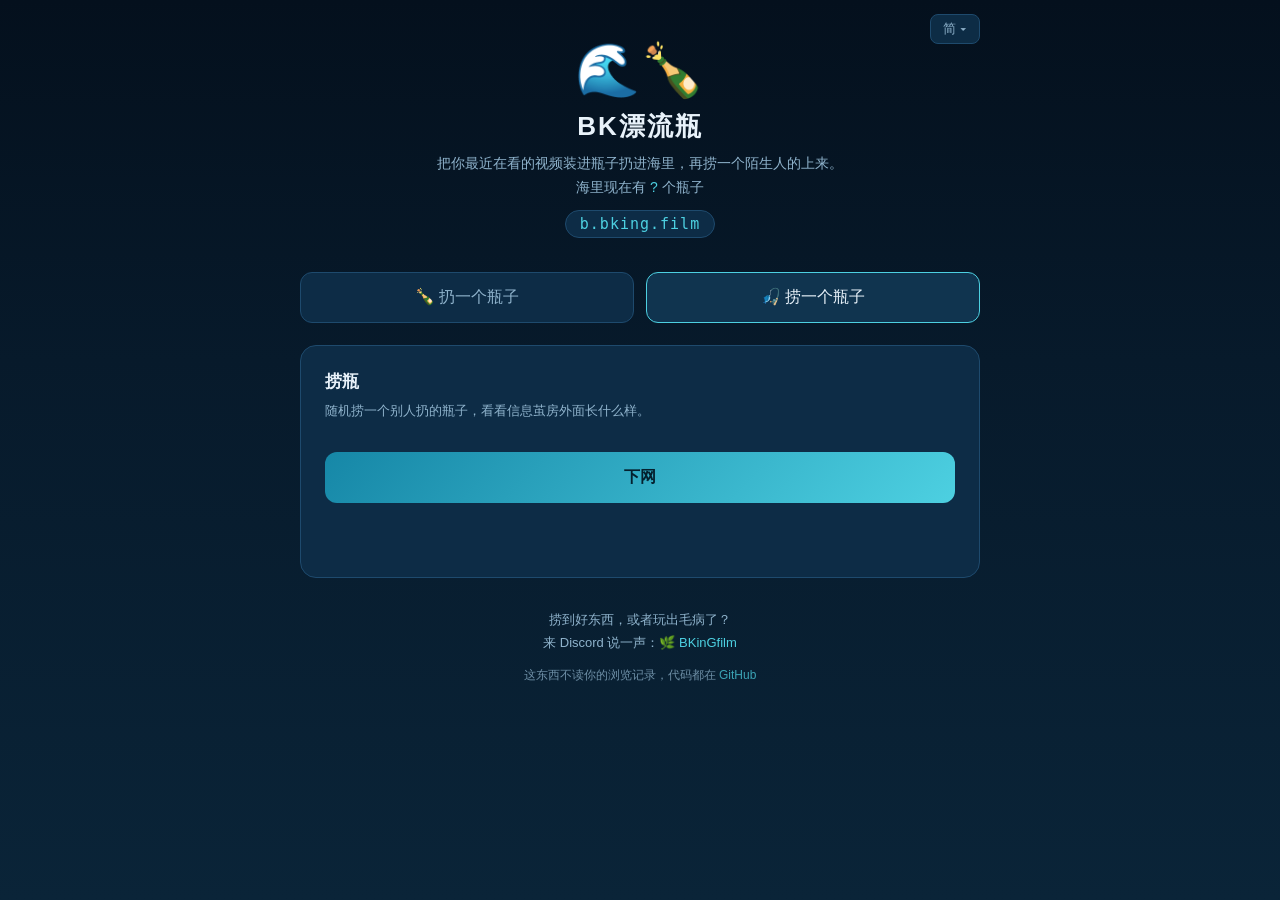
==== public/index.html @ 524d45bc "撤掉「一般」按钮 + 换主标题 + B站封面省 84% 流量 「一般」实际被当翻页键在点（33 次有意思对 70 次一般），当差评用是给自己 灌噪声，还逼着只想看下一个的人先给陌生人打个差评才能走。那" ====
<!DOCTYPE html>
<html lang="zh-CN">
<head>
<meta charset="utf-8">
<meta name="viewport" content="width=device-width, initial-scale=1">
<title>BK漂流瓶 · 和陌生人交换正在看的视频</title>
<meta name="description" content="把你最近在看的视频装进瓶子扔进海里，再捞一个陌生人的上来。不用注册，没有留言，看看信息茧房外面长什么样。">
<link rel="canonical" href="__ORIGIN__/">
<meta property="og:type" content="website">
<meta property="og:site_name" content="BK漂流瓶">
<meta property="og:title" content="BK漂流瓶 · 和陌生人交换正在看的视频">
<meta property="og:description" content="把你最近在看的视频装进瓶子扔进海里，再捞一个陌生人的上来。不用注册，没有留言，看看信息茧房外面长什么样。">
<meta property="og:url" content="__ORIGIN__/">
<!-- 图后面挂版本号:各平台抓取器把 og 图缓存很久,改了图不换 URL 它们不会重抓。
     每次重做 og.png 都把 v 加一,否则分享出去还是旧卡片 -->
<meta property="og:image" content="__ORIGIN__/og.png?v=2">
<meta property="og:image:width" content="1200">
<meta property="og:image:height" content="630">
<meta property="og:locale" content="zh_CN">
<meta property="og:locale:alternate" content="zh_TW">
<meta name="twitter:card" content="summary_large_image">
<meta name="twitter:title" content="BK漂流瓶 · 和陌生人交换正在看的视频">
<meta name="twitter:description" content="把你最近在看的视频装进瓶子扔进海里，再捞一个陌生人的上来。不用注册，没有留言，看看信息茧房外面长什么样。">
<meta name="twitter:image" content="__ORIGIN__/og.png?v=2">
<script type="application/ld+json">
{
  "@context": "https://schema.org",
  "@type": "WebApplication",
  "name": "BK漂流瓶",
  "alternateName": "视频漂流瓶",
  "url": "__ORIGIN__/",
  "description": "把你最近在看的视频装进瓶子扔进海里，再捞一个陌生人的上来。不用注册，没有留言，看看信息茧房外面长什么样。",
  "applicationCategory": "EntertainmentApplication",
  "operatingSystem": "Web",
  "inLanguage": ["zh-CN", "zh-TW"],
  "isAccessibleForFree": true,
  "offers": { "@type": "Offer", "price": "0", "priceCurrency": "USD" }
}
</script>
<link rel="manifest" href="/manifest.webmanifest">
<meta name="theme-color" content="#0d2c46">
<link rel="apple-touch-icon" href="/icon-192.png">
<style>
:root {
  --deep: #071a2b;
  --mid: #0d2c46;
  --card: #10344f;
  --line: #1e4a6d;
  --ink: #e8f2fa;
  --dim: #8fb3cc;
  --glow: #4dd0e1;
  --amber: #ffcf6e;
}
* { margin: 0; padding: 0; box-sizing: border-box; }
body {
  font-family: "Microsoft YaHei", "PingFang SC", sans-serif;
  background: linear-gradient(180deg, #04101d 0%, var(--deep) 40%, #0a2438 100%);
  color: var(--ink);
  min-height: 100vh;
}
.wrap { max-width: 720px; margin: 0 auto; padding: 40px 20px 80px; position: relative; }
#langSwitch { position: absolute; top: 14px; right: 20px; z-index: 5; }
#langBtn {
  padding: 5px 12px; font-size: 13px; cursor: pointer;
  background: rgba(16, 52, 79, .8); color: var(--dim);
  border: 1px solid var(--line); border-radius: 8px;
}
#langBtn:hover { color: var(--ink); border-color: var(--glow); }
#langMenu {
  display: none; position: absolute; top: 32px; right: 0; min-width: 108px;
  background: var(--card); border: 1px solid var(--line);
  border-radius: 10px; overflow: hidden;
}
#langMenu.open { display: block; }
#langMenu button {
  display: block; width: 100%; text-align: left; cursor: pointer;
  padding: 9px 14px; font-size: 13px; white-space: nowrap;
  background: none; color: var(--dim); border: none;
}
#langMenu button:hover { background: var(--mid); color: var(--ink); }
#langMenu button.on { color: var(--glow); }
header { text-align: center; margin-bottom: 34px; }
header .logo { font-size: 52px; }
header h1 { font-size: 26px; letter-spacing: 2px; margin-top: 8px; }
header p { color: var(--dim); margin-top: 8px; font-size: 14px; line-height: 1.7; }
/* 站点地址:好记是这个域名唯一的使命,摆在标题正下方,点一下就复制 */
#siteAddr {
  display: inline-block; margin-top: 10px; padding: 4px 14px;
  font-family: ui-monospace, Consolas, monospace; font-size: 15px; letter-spacing: 1px;
  color: var(--glow); background: var(--mid); border: 1px solid var(--line);
  border-radius: 999px; cursor: pointer; user-select: none;
}
#siteAddr:hover { border-color: var(--glow); }
#stats { color: var(--glow); }

.tabs { display: flex; gap: 12px; margin-bottom: 22px; }
.tabs button {
  flex: 1; padding: 14px 0; font-size: 16px; cursor: pointer;
  background: var(--mid); color: var(--dim);
  border: 1px solid var(--line); border-radius: 12px;
  transition: all .15s;
}
.tabs button.on { background: var(--card); color: var(--ink); border-color: var(--glow); }

.panel { display: none; background: var(--mid); border: 1px solid var(--line); border-radius: 16px; padding: 24px; }
.panel.on { display: block; }
.panel h2 { font-size: 17px; margin-bottom: 6px; }
.panel .hint { color: var(--dim); font-size: 13px; line-height: 1.8; margin-bottom: 14px; }

textarea, input[type=text] {
  width: 100%; background: var(--deep); color: var(--ink);
  border: 1px solid var(--line); border-radius: 10px;
  padding: 12px; font-size: 14px; font-family: inherit;
}
textarea { height: 150px; resize: vertical; line-height: 1.8; }
textarea:focus, input:focus { outline: none; border-color: var(--glow); }
input[type=text] { margin-top: 12px; }
.counter { margin-top: 10px; font-size: 13px; color: var(--dim); }
.counter b { color: var(--amber); }

.big {
  width: 100%; margin-top: 16px; padding: 15px 0;
  font-size: 16px; font-weight: bold; cursor: pointer;
  background: linear-gradient(135deg, #1687a7, #4dd0e1);
  color: #04202e; border: none; border-radius: 12px;
}
.big:disabled { opacity: .45; cursor: default; }
.msg { margin-top: 14px; font-size: 14px; text-align: center; min-height: 20px; }
.msg.ok { color: var(--glow); }
.msg.err { color: #ff9a8a; }

.by {
  color: var(--amber); font-size: 13px; margin-bottom: 12px; text-align: center;
  background: rgba(255, 207, 110, .07); border: 1px dashed rgba(255, 207, 110, .35);
  border-radius: 10px; padding: 8px 12px; line-height: 1.6;
}
.fol {
  margin-top: 8px; padding: 6px 14px; font-size: 12px; cursor: pointer;
  background: var(--card); color: var(--amber);
  border: 1px solid rgba(255, 207, 110, .5); border-radius: 8px;
}
.fol:hover { border-color: var(--amber); }
#folCount { color: var(--dim); font-size: 12px; margin-bottom: 10px; }
#folCount b { color: var(--amber); }
.me { color: var(--dim); font-size: 12px; text-align: center; margin-top: 12px; line-height: 1.7; }
.me b { color: var(--amber); }
#nudge {
  display: none; margin-top: 14px; padding: 13px 16px; text-align: center;
  background: linear-gradient(135deg, rgba(255, 207, 110, .13), rgba(77, 208, 225, .09));
  border: 1px solid rgba(255, 207, 110, .5); border-radius: 12px;
  color: var(--amber); font-size: 14px; line-height: 1.8;
}
#nudge .row { display: flex; gap: 10px; justify-content: center; margin-top: 10px; }
/* 装到桌面的提示。用青色跟琥珀色的 nudge 区分开:那个是社交提醒,这个是工具入口 */
#install {
  display: none; margin-top: 14px; padding: 13px 16px; text-align: center;
  background: linear-gradient(135deg, rgba(77, 208, 225, .12), rgba(77, 208, 225, .05));
  border: 1px solid rgba(77, 208, 225, .45); border-radius: 12px;
  color: var(--glow); font-size: 14px; line-height: 1.8;
}
#install .row { display: flex; gap: 10px; justify-content: center; margin-top: 10px; }
#install .step { color: var(--dim); font-size: 13px; margin-top: 8px; line-height: 1.9; }
#install .step b { color: var(--ink); }
#overflow {
  display: none; margin-top: 12px; padding: 10px 14px; font-size: 13px; line-height: 1.7;
  background: rgba(255, 154, 138, .1); border: 1px solid rgba(255, 154, 138, .5);
  border-radius: 10px; color: #ff9a8a;
}
#preview { display: none; margin-top: 14px; flex-direction: column; gap: 8px; }
#preview.on { display: flex; }
.pv {
  display: flex; gap: 10px; align-items: center;
  background: var(--card); border: 1px solid var(--line);
  border-radius: 10px; padding: 7px 9px;
}
.pv img {
  width: 84px; height: 48px; object-fit: cover; border-radius: 6px; flex-shrink: 0;
  background: var(--mid) no-repeat center/20px
    url("data:image/svg+xml,%3Csvg xmlns='http://www.w3.org/2000/svg' viewBox='0 0 24 24' fill='none' stroke='%232f6a92' stroke-width='1.8' stroke-linecap='round'%3E%3Cpath d='M2 9c2-2 4-2 6 0s4 2 6 0 4-2 6 0'/%3E%3Cpath d='M2 15c2-2 4-2 6 0s4 2 6 0 4-2 6 0'/%3E%3C/svg%3E");
}
.pv .t { flex: 1; font-size: 13px; line-height: 1.5; color: var(--ink); }
.pv .t small { display: block; color: var(--dim); font-size: 11px; margin-top: 2px; }
.pv .x {
  flex-shrink: 0; width: 26px; height: 26px; cursor: pointer; font-size: 15px;
  background: none; color: var(--dim); border: 1px solid var(--line); border-radius: 6px;
}
.pv .x:hover { color: #ff9a8a; border-color: #ff9a8a; }
.pv.load .t { color: var(--dim); }
#cheer {
  display: none; margin-bottom: 18px; padding: 13px 16px; text-align: center;
  background: linear-gradient(135deg, rgba(255, 207, 110, .15), rgba(77, 208, 225, .1));
  border: 1px solid rgba(255, 207, 110, .55); border-radius: 12px;
  color: var(--amber); font-size: 14px; line-height: 1.8;
}
.wm { text-align: center; color: var(--dim); font-size: 12px; margin-top: 14px; letter-spacing: .5px; }
.fb { display: flex; gap: 10px; justify-content: center; margin-top: 12px; flex-wrap: wrap; }
.fb button {
  padding: 9px 20px; font-size: 14px; cursor: pointer;
  background: var(--card); color: var(--ink);
  border: 1px solid var(--line); border-radius: 10px;
}
.fb button:hover { border-color: var(--glow); }
.fb .done { color: var(--dim); font-size: 13px; padding: 9px 0; }
.vlist { display: flex; flex-direction: column; gap: 12px; }
.vcard {
  display: flex; gap: 14px; align-items: center; text-decoration: none;
  background: var(--card); border: 1px solid var(--line);
  border-radius: 12px; padding: 10px; color: var(--ink);
  transition: border-color .15s;
}
.vcard:hover { border-color: var(--glow); }
/* 底图画两道浪当占位:B站 封面走海外线路要一两秒,这段时间原来是一块纯黑,
   看着像加载失败。图到了自然盖住它。
   另外 img 上的 referrerpolicy="no-referrer" 千万别删 —— hdslb 有 Referer 防盗链,
   带上本站域名一律 403,删了 B站 封面会集体消失 */
.vcard img {
  width: 128px; height: 72px; object-fit: cover; border-radius: 8px; flex-shrink: 0;
  background: var(--mid) no-repeat center/26px
    url("data:image/svg+xml,%3Csvg xmlns='http://www.w3.org/2000/svg' viewBox='0 0 24 24' fill='none' stroke='%232f6a92' stroke-width='1.8' stroke-linecap='round'%3E%3Cpath d='M2 9c2-2 4-2 6 0s4 2 6 0 4-2 6 0'/%3E%3Cpath d='M2 15c2-2 4-2 6 0s4 2 6 0 4-2 6 0'/%3E%3C/svg%3E");
}
.vcard .t { font-size: 14px; line-height: 1.6; }
.pf-b {
  font-size: 11px; padding: 1px 6px; border-radius: 4px; margin-right: 6px;
  background: #133040; color: #6fd5f0; vertical-align: 2px;
}
.vcard .u { font-size: 12px; color: var(--dim); margin-top: 4px; }
#fishEmpty { text-align: center; color: var(--dim); padding: 30px 0; line-height: 2; }
footer { text-align: center; margin-top: 30px; font-size: 13px; color: var(--dim); line-height: 1.8; }
footer a { color: var(--glow); text-decoration: none; }
footer .oss { margin-top: 10px; font-size: 12px; opacity: .75; }
footer a:hover { text-decoration: underline; }
.wave { text-align: center; font-size: 40px; padding: 20px 0; }

details.grab {
  background: rgba(77, 208, 225, .06); border: 1px solid var(--line);
  border-radius: 10px; padding: 10px 14px; margin-bottom: 14px; font-size: 13px;
}
details.grab summary { cursor: pointer; color: var(--glow); }
@media (max-width: 640px) { #grabPcBox { display: none; } }
details.grab ol { margin: 10px 0 4px 20px; color: var(--dim); line-height: 2; }
.bm {
  display: inline-block; padding: 6px 14px; border-radius: 8px;
  background: var(--card); border: 1px solid var(--glow);
  color: var(--glow); text-decoration: none; font-weight: bold; cursor: grab;
}
</style>
</head>
<body>
<div class="wrap">
  <div id="langSwitch">
    <button id="langBtn" onclick="toggleLangMenu(event)">简 ▾</button>
    <div id="langMenu">
      <button data-lang="cn" onclick="setLang('cn')">简体中文</button>
      <button data-lang="tw" onclick="setLang('tw')">繁體中文</button>
    </div>
  </div>
  <header>
    <div class="logo">🌊🍾</div>
    <h1>BK漂流瓶</h1>
    <p id="subTitle"></p>
    <div id="siteAddr" onclick="copyAddr()" role="button" tabindex="0">b.bking.film</div>
  </header>

  <div id="cheer"></div>

  <div class="tabs">
    <button id="tabThrow"></button>
    <button id="tabFish" class="on"></button>
  </div>

  <div id="panelThrow" class="panel">
    <h2 id="h2Throw"></h2>
    <p class="hint" id="hintThrow"></p>
    <textarea id="links"></textarea>
    <details class="grab" id="grabPcBox" style="margin-top:14px; margin-bottom:0">
      <summary id="grabPcSum"></summary>
      <ol>
        <li id="grabPc1"></li>
        <li id="grabPc2"></li>
        <li id="grabPc3"></li>
      </ol>
    </details>
    <details class="grab" style="margin-top:10px; margin-bottom:0">
      <summary id="grabMbSum"></summary>
      <ol>
        <li id="grabMb1"></li>
        <li id="grabMb2"></li>
        <li id="grabMb3"></li>
      </ol>
    </details>
    <div id="preview"></div>
    <div id="overflow"></div>
    <div class="counter" id="counterWrap"></div>
    <button class="big" id="btnThrow" disabled></button>
    <div class="msg" id="msgThrow"></div>
    <div class="me" id="myName"></div>
  </div>

  <div id="panelFish" class="panel on">
    <h2 id="h2Fish"></h2>
    <p class="hint" id="hintFish"></p>
    <div id="folCount"></div>
    <button class="big" id="btnFish"></button>
    <div class="msg" id="msgFish"></div>
    <div id="nudge"></div>
    <div id="install"></div>
    <div id="fishResult" style="margin-top:16px"></div>
  </div>

  <footer>
    <span id="footer1"></span><br>
    <span id="footer2"></span><a href="https://discord.gg/uT6xryBX9w" target="_blank" rel="noopener">🌿 BKinGfilm</a>
    <div class="oss"><span id="footer3"></span><a href="https://github.com/bkingfilm/bk-bottle" target="_blank" rel="noopener">GitHub</a></div>
  </footer>
</div>

<script>
var device = localStorage.getItem("yb_device");
var firstVisit = !device;   // 在生成 device 之前判断,否则永远是 false
if (!device) {
  device = "d" + Date.now().toString(36) + Math.random().toString(36).slice(2, 10);
  localStorage.setItem("yb_device", device);
}
var seen = [];
try { seen = JSON.parse(localStorage.getItem("yb_seen") || "[]"); } catch (e) {}
var follow = [];
try { follow = JSON.parse(localStorage.getItem("yb_follow") || "[]"); } catch (e) {}
var mySrc = "";
try {
  var q = new URLSearchParams(location.search).get("from");
  if (q) q = q.replace(/[^a-z0-9_-]/gi, "").slice(0, 12);
  mySrc = localStorage.getItem("yb_src") || "";
  if (q && !mySrc) { mySrc = q; localStorage.setItem("yb_src", q); }
  if (q) {
    // 用完就把参数抹掉,免得用户把带来源的链接转发出去
    history.replaceState(null, "", location.pathname + location.hash);
  }
} catch (e) {}

function $(id) { return document.getElementById(id); }

// 繁体版用台港说法而不是逐字转换:视频→影片、链接→連結、信息茧房→同溫層
var I18N = {
  cn: {
    sub: "把你最近在看的视频装进瓶子扔进海里，再捞一个陌生人的上来。",
    seaHas: ["海里现在有 ", " 个瓶子"],
    tabThrow: "🍾 扔一个瓶子", tabFish: "🎣 捞一个瓶子",
    h2Throw: "装瓶", h2Fish: "捞瓶",
    hintThrow: '在视频下面点「分享 → 复制链接」，回来贴到下面。<b style="color:var(--glow)">贴 1 到 5 条就够，一条也算一瓶</b>。YouTube 和 B站 都收，可以混着装。挑「你真的在看」的，别挑装点门面的。',
    hintFish: "随机捞一个别人扔的瓶子，看看信息茧房外面长什么样。",
    demoNote: "🌊 刚好有一瓶漂到你脚边，先看看别人在看什么",
    phLinks: "把链接贴在这里，一行一个\nhttps://youtu.be/xxxx\nhttps://www.bilibili.com/video/BVxxxx",
    grabPc: "⚡ 电脑玩家进阶：一键抓取最近看的 10 条（手机用不了这招）",
    grabPc1: "按 <b>Ctrl+Shift+B</b> 调出书签栏（就是地址栏下面那一条）",
    grabPc2: "鼠标<b>按住</b>这个按钮别松手，拖到书签栏上再松开：",
    grabPc3a: "打开 ", grabPc3b: " 或 ", grabPc3c: "，点一下书签栏里的「🍾 装瓶」，这一页就自动填好了",
    grabMb: "📱 安卓进阶：从 YouTube 或 B站 直接分享过来，不用复制粘贴",
    grabMb1: "用 Chrome 打开本页，菜单里点「添加到主屏幕」",
    grabMb2: "以后在 YouTube 点分享、或在 B站 分享面板点「更多」，选「漂流瓶」，链接自己就进来了",
    grabMb3: "可以连着分享好几条，攒够了一起扔（iPhone 用不了这招，还是复制粘贴）",
    counter: ["已识别 ", " 个有效视频"],
    btnThrow: "扔进海里", btnFish: "下网",
    footer1: "捞到好东西，或者玩出毛病了？", footer2: "来 Discord 说一声：",
    footer3: "这东西不读你的浏览记录，代码都在 ",
    myNameNew: function (n) { return "你在海里的代号是 " + n + "，扔出去的瓶子都挂这个名"; },
    myNameHas: function (n, c) { return "你是 " + n + "，扔了 " + c + " 瓶"; },
    goodGot: function (g) { return "，收到 <b>" + g + "</b> 个 🌟"; },
    fishedOnly: "，已经有人捞到过", drifting: "，还在海上漂",
    cheer: function (n) { return "🌟 你不在的时候，又有 " + n + " 个人说你的瓶子有意思<br>要不要再扔一瓶"; },
    folCount: function (n) { return "⭐ 你记住了 <b>" + n + "</b> 个瓶主，他们扔新瓶你会先捞到"; },
    folAdd: "⭐ 记住这个瓶主", folDone: "✅ 已记住，他扔新瓶你会先捞到",
    sealing: "封瓶中，正在抓取标题…",
    biliFail: "这些 B站 链接找不到对应视频",
    b23Fail: "b23.tv 短链没解析出来，打开它跳转后复制完整地址再贴",
    addrCopied: "✅ 网址已复制",
    thrown: function (c) { return "🍾 装了 " + c + " 个视频的瓶子已经飘进海里"; },
    throwFail: "扔瓶失败，再试一次", netErr: "网络出错，再试一次",
    fishErr: "捞网断了，再试一次",
    exhausted: "🏆 你把整片海都捞完了。<br>扔一瓶进去，等新瓶漂来。",
    goThrow: "去扔一瓶",
    emptySea: "这片海还没有瓶子。<br>先扔一个，等下一个路过的人。",
    fromWho: "🧭 这瓶来自 ", seedNote: "（站里放的精选瓶）", followedNote: " · 你记住过的瓶主",
    voteGood: "🌟 有意思", fishAgain: "🎣 再捞一个", shareBtn: "📋 分享这瓶",
    voteDone: "🌟 已记下",
    likedTitle: "你说过有意思的这几瓶：",
    shareOk: "✅ 已复制，发到哪都行",
    openIt: "打开看看是什么",
    autofill: function (n) { return "⚡ 已自动装入 " + n + " 个视频，过一眼没问题就扔"; },
    shared: "⚡ 收到分享的视频，可以继续分享几条再一起扔",
    overflow: function (n) {
      return "一瓶最多装 10 条，现在多了 " + n + " 条。删掉几条，或者留着下次单独扔一瓶";
    },
    nudge: "🍾 你已经捞了 3 瓶别人的，海里还没有你的",
    nudgeGo: "去扔一瓶", nudgeLater: "继续捞",
    install: "🌊 装到桌面，下次想换换口味，点一下就进来了<br>不用注册，不会给你推消息",
    installGo: "装到桌面", installLater: "不用了",
    installIos: "点底下那个 <b>分享</b> 按钮，往下翻，选「<b>添加到主屏幕</b>」",
    shareText: function (lines, origin) {
      return "🍾 捞到一瓶陌生人正在看的片单：\n" + lines
        + "\n\n这是 BK漂流瓶，大家把自己真实在看的视频扔进海里匿名交换，专门用来看看信息茧房外面长什么样\n\n不用注册，来捞一瓶：" + origin;
    },
  },
  tw: {
    sub: "把你最近在看的影片裝進瓶子扔進海裡，再撈一個陌生人的上來。",
    seaHas: ["海裡現在有 ", " 個瓶子"],
    tabThrow: "🍾 扔一個瓶子", tabFish: "🎣 撈一個瓶子",
    h2Throw: "裝瓶", h2Fish: "撈瓶",
    hintThrow: '在影片下面點「分享 → 複製連結」，回來貼到下面。<b style="color:var(--glow)">貼 1 到 5 條就夠，一條也算一瓶</b>。YouTube 和 B站 都收，可以混著裝。挑「你真的在看」的，別挑裝點門面的。',
    hintFish: "隨機撈一個別人扔的瓶子，看看同溫層外面長什麼樣。",
    demoNote: "🌊 剛好有一瓶漂到你腳邊，先看看別人在看什麼",
    phLinks: "把連結貼在這裡，一行一個\nhttps://youtu.be/xxxx\nhttps://www.bilibili.com/video/BVxxxx",
    grabPc: "⚡ 電腦玩家進階：一鍵抓取最近看的 10 條（手機用不了這招）",
    grabPc1: "按 <b>Ctrl+Shift+B</b> 叫出書籤列（就是網址列下面那一條）",
    grabPc2: "滑鼠<b>按住</b>這個按鈕別放，拖到書籤列上再放開：",
    grabPc3a: "打開 ", grabPc3b: " 或 ", grabPc3c: "，點一下書籤列裡的「🍾 裝瓶」，這一頁就自動填好了",
    grabMb: "📱 安卓進階：從 YouTube 或 B站 直接分享過來，不用複製貼上",
    grabMb1: "用 Chrome 打開本頁，選單裡點「加到主畫面」",
    grabMb2: "以後在 YouTube 點分享、或在 B站 分享面板點「更多」，選「漂流瓶」，連結自己就進來了",
    grabMb3: "可以連著分享好幾條，攢夠了一起扔（iPhone 用不了這招，還是複製貼上）",
    counter: ["已辨識 ", " 個有效影片"],
    btnThrow: "扔進海裡", btnFish: "下網",
    footer1: "撈到好東西，或者玩出毛病了？", footer2: "來 Discord 說一聲：",
    footer3: "這東西不讀你的瀏覽記錄，程式碼都在 ",
    myNameNew: function (n) { return "你在海裡的代號是 " + n + "，扔出去的瓶子都掛這個名"; },
    myNameHas: function (n, c) { return "你是 " + n + "，扔了 " + c + " 瓶"; },
    goodGot: function (g) { return "，收到 <b>" + g + "</b> 個 🌟"; },
    fishedOnly: "，已經有人撈到過", drifting: "，還在海上漂",
    cheer: function (n) { return "🌟 你不在的時候，又有 " + n + " 個人說你的瓶子有意思<br>要不要再扔一瓶"; },
    folCount: function (n) { return "⭐ 你記住了 <b>" + n + "</b> 個瓶主，他們扔新瓶你會先撈到"; },
    folAdd: "⭐ 記住這個瓶主", folDone: "✅ 已記住，他扔新瓶你會先撈到",
    sealing: "封瓶中，正在抓取標題…",
    biliFail: "這些 B站 連結找不到對應影片",
    b23Fail: "b23.tv 短連結沒解析出來，打開它跳轉後複製完整地址再貼",
    addrCopied: "✅ 網址已複製",
    thrown: function (c) { return "🍾 裝了 " + c + " 個影片的瓶子已經飄進海裡"; },
    throwFail: "扔瓶失敗，再試一次", netErr: "網路出錯，再試一次",
    fishErr: "撈網斷了，再試一次",
    exhausted: "🏆 你把整片海都撈完了。<br>扔一瓶進去，等新瓶漂來。",
    goThrow: "去扔一瓶",
    emptySea: "這片海還沒有瓶子。<br>先扔一個，等下一個路過的人。",
    fromWho: "🧭 這瓶來自 ", seedNote: "（站裡放的精選瓶）", followedNote: " · 你記住過的瓶主",
    voteGood: "🌟 有意思", fishAgain: "🎣 再撈一個", shareBtn: "📋 分享這瓶",
    voteDone: "🌟 已記下",
    likedTitle: "你說過有意思的這幾瓶：",
    shareOk: "✅ 已複製，發到哪都行",
    openIt: "打開看看是什麼",
    autofill: function (n) { return "⚡ 已自動裝入 " + n + " 個影片，過一眼沒問題就扔"; },
    shared: "⚡ 收到分享的影片，可以繼續分享幾條再一起扔",
    overflow: function (n) {
      return "一瓶最多裝 10 條，現在多了 " + n + " 條。刪掉幾條，或者留著下次單獨扔一瓶";
    },
    nudge: "🍾 你已經撈了 3 瓶別人的，海裡還沒有你的",
    nudgeGo: "去扔一瓶", nudgeLater: "繼續撈",
    install: "🌊 裝到桌面，下次想換換口味，點一下就進來了<br>不用註冊，不會給你推通知",
    installGo: "裝到桌面", installLater: "不用了",
    installIos: "點下面那個 <b>分享</b> 按鈕，往下滑，選「<b>加入主畫面</b>」",
    shareText: function (lines, origin) {
      return "🍾 撈到一瓶陌生人正在看的片單：\n" + lines
        + "\n\n這是 BK漂流瓶，大家把自己真實在看的影片扔進海裡匿名交換，專門用來看看同溫層外面長什麼樣\n\n不用註冊，來撈一瓶：" + origin;
    },
  },
};

var lang = localStorage.getItem("yb_lang");
if (lang !== "cn" && lang !== "tw") {
  lang = /zh-(TW|HK|MO)|zh-Hant/i.test(navigator.language || "") ? "tw" : "cn";
}
var T = I18N[lang];

function applyLang() {
  T = I18N[lang];
  document.documentElement.lang = lang === "tw" ? "zh-Hant" : "zh-CN";
  $("subTitle").innerHTML = T.sub + '<br>' + T.seaHas[0] + '<span id="stats">…</span>' + T.seaHas[1];
  $("tabThrow").textContent = T.tabThrow;
  $("tabFish").textContent = T.tabFish;
  $("h2Throw").textContent = T.h2Throw;
  $("h2Fish").textContent = T.h2Fish;
  $("hintThrow").innerHTML = T.hintThrow;
  $("hintFish").textContent = T.hintFish;
  $("links").placeholder = T.phLinks;
  $("grabPcSum").textContent = T.grabPc;
  $("grabPc1").innerHTML = T.grabPc1;
  $("grabPc2").innerHTML = T.grabPc2 + '<a class="bm" id="bookmarklet" href="#">🍾 ' + T.h2Throw + "</a>";
  $("grabPc3").innerHTML = T.grabPc3a
    + '<a href="https://www.youtube.com/feed/history" target="_blank" rel="noopener" style="color:var(--glow)">youtube.com/feed/history</a>'
    + T.grabPc3b
    + '<a href="https://www.bilibili.com/history" target="_blank" rel="noopener" style="color:var(--glow)">bilibili.com/history</a>'
    + T.grabPc3c;
  $("grabMbSum").textContent = T.grabMb;
  $("grabMb1").textContent = T.grabMb1;
  $("grabMb2").textContent = T.grabMb2;
  $("grabMb3").textContent = T.grabMb3;
  $("counterWrap").innerHTML = T.counter[0] + '<b id="parsed">0</b>' + T.counter[1];
  $("counterWrap").style.display = "none";
  $("btnThrow").textContent = T.btnThrow;
  $("btnFish").textContent = T.btnFish;
  $("footer1").textContent = T.footer1;
  $("footer2").textContent = T.footer2;
  $("footer3").textContent = T.footer3;
  $("langBtn").textContent = (lang === "tw" ? "繁" : "简") + " ▾";
  document.querySelectorAll("#langMenu button").forEach(function (b) {
    b.classList.toggle("on", b.dataset.lang === lang);
  });
  $("langMenu").classList.remove("open");
  hideNudge();
  renderPreview();
  $("links").dispatchEvent(new Event("input"));
  bindBookmarklet();
  refreshStats();
  refreshMine();
  refreshFolCount();
  var ta = $("links");
  if (ta.value) ta.dispatchEvent(new Event("input"));
}

function toggleLangMenu(e) {
  if (e) e.stopPropagation();
  $("langMenu").classList.toggle("open");
}
document.addEventListener("click", function () {
  var m = document.getElementById("langMenu");
  if (m) m.classList.remove("open");
});

function setLang(v) {
  lang = v;
  localStorage.setItem("yb_lang", v);
  applyLang();
}

// 与服务端同一套算法,同一设备永远得到同一个代号
var SEA_WORDS = [
  "灯塔", "浮标", "罗盘", "鲸落", "暗流", "礁石", "贝壳", "海星", "水母", "珊瑚",
  "潮汐", "海雾", "桅杆", "渔火", "涛声", "海沟", "洋流", "信天翁", "海豚", "旗鱼",
  "玳瑁", "沉锚", "海图", "月光", "汽笛", "北斗", "远帆", "夜航", "冰山", "季风"
];
function nickname(dev) {
  var h = 5381;
  for (var i = 0; i < dev.length; i++) h = ((h * 33) ^ dev.charCodeAt(i)) >>> 0;
  // 位数必须和服务端一致,否则自己看到的代号和别人看到的对不上
  return SEA_WORDS[h % SEA_WORDS.length] + " " + ((h >>> 5) % 900 + 100);
}

function switchTab(name) {
  $("tabThrow").classList.toggle("on", name === "throw");
  $("tabFish").classList.toggle("on", name === "fish");
  $("panelThrow").classList.toggle("on", name === "throw");
  $("panelFish").classList.toggle("on", name === "fish");
}
$("tabThrow").onclick = function () { switchTab("throw"); };
$("tabFish").onclick = function () { switchTab("fish"); };

function refreshStats() {
  fetch("/api/stats").then(function (r) { return r.json(); }).then(function (d) {
    $("stats").textContent = d.count;
  }).catch(function () { $("stats").textContent = "?"; });
}
// 回执:自己的瓶子被捞到、被点「有意思」,回来就能看见
function refreshMine() {
  fetch("/api/mine?device=" + encodeURIComponent(device))
    .then(function (r) { return r.json(); })
    .then(function (d) {
      myBottles = d.bottles || 0;
      var name = "<b>" + nickname(device) + "</b>";
      if (!d.bottles) {
        // 一瓶没扔的人不显示代号:对他没意义,还多一个截图泄露面
        $("myName").innerHTML = "";
        return;
      }
      var t = T.myNameHas(name, d.bottles);
      if (d.good) t += T.goodGot(d.good);
      else if (d.fished) t += T.fishedOnly;
      else t += T.drifting;
      $("myName").innerHTML = t;

      var last = localStorage.getItem("yb_lastgood");
      if (last !== null && d.good > parseInt(last, 10)) {
        var c = $("cheer");
        c.innerHTML = T.cheer(d.good - parseInt(last, 10));
        c.style.display = "block";
      }
      localStorage.setItem("yb_lastgood", String(d.good || 0));
    })
    .catch(function () {});
}

var ID_PATTERNS = [
  /[?&]v=([A-Za-z0-9_-]{11})/,
  /youtu\.be\/([A-Za-z0-9_-]{11})/,
  /shorts\/([A-Za-z0-9_-]{11})/,
  /embed\/([A-Za-z0-9_-]{11})/
];
var LIST_RE = /[?&]list=([A-Za-z0-9_-]{12,50})/;
var BILI_PATTERNS = [
  /bilibili\.com\/video\/(BV[A-Za-z0-9]{10})/,
  /bilibili\.com\/video\/(av\d{1,12})/i,
  /b23\.tv\/(BV[A-Za-z0-9]{10})/,
  /b23\.tv\/(av\d{1,12})\b/i
];

// 手机 B站 App 分享出来的是 b23.tv/随机短码,前端跨域读不到重定向,
// 丢给 Worker 解析成 BV 号后就地替换输入框里的短链,下游全按标准链接走
var B23_SHORT_RE = /b23\.tv\/([A-Za-z0-9]{4,16})/g;
var b23Seen = {};   // code -> 1,成功失败都只解析一次

function isPlainBiliId(code) {
  return /^BV[A-Za-z0-9]{10}$/.test(code) || /^av\d{1,12}$/i.test(code);
}

function resolveB23Links() {
  var codes = [], m;
  B23_SHORT_RE.lastIndex = 0;
  while ((m = B23_SHORT_RE.exec($("links").value))) {
    if (!isPlainBiliId(m[1]) && !b23Seen[m[1]]) { b23Seen[m[1]] = 1; codes.push(m[1]); }
  }
  codes.forEach(function (c) {
    fetch("/api/b23?c=" + c).then(function (r) { return r.json(); }).then(function (d) {
      var ta = $("links");
      var re = new RegExp("(https?:\\/\\/)?b23\\.tv\\/" + c + "[^\\s]*");
      if (d.id) {
        ta.value = ta.value.replace(re, "https://www.bilibili.com/video/" + d.id);
        ta.dispatchEvent(new Event("input"));
      } else if (re.test(ta.value)) {
        var msg = $("msgThrow");
        msg.className = "msg err";
        msg.textContent = T.b23Fail;
      }
    }).catch(function () {});
  });
}
function parseIds(text) {
  var vids = [], lists = [], bilis = [], seen = {};
  text.split(/\s+/).forEach(function (tok) {
    if (!tok) return;
    var i, m = null;
    for (i = 0; i < BILI_PATTERNS.length; i++) {
      m = tok.match(BILI_PATTERNS[i]);
      if (m) break;
      m = null;
    }
    if (!m && /^BV[A-Za-z0-9]{10}$/.test(tok)) m = [tok, tok];
    if (m) {
      if (!seen[m[1]]) { seen[m[1]] = 1; bilis.push(m[1]); }
      return;
    }
    var vid = null;
    for (i = 0; i < ID_PATTERNS.length; i++) {
      m = tok.match(ID_PATTERNS[i]);
      if (m) { vid = m[1]; break; }
    }
    if (!vid && /^[A-Za-z0-9_-]{11}$/.test(tok)) vid = tok;
    if (vid) {
      if (!seen[vid]) { seen[vid] = 1; vids.push(vid); }
      return;
    }
    var lm = tok.match(LIST_RE);
    if (lm && !seen[lm[1]]) { seen[lm[1]] = 1; lists.push(lm[1]); }
  });
  return { vids: vids, lists: lists, bilis: bilis };
}

// B站接口整段封禁 Cloudflare 机房 IP,标题只能在扔瓶人自己的浏览器里拿
function biliJsonp(id) {
  return new Promise(function (resolve) {
    var cb = "__ybcb" + Math.random().toString(36).slice(2);
    var s = document.createElement("script");
    var done = false;
    function finish(v) {
      if (done) return;
      done = true;
      try { delete window[cb]; } catch (e) { window[cb] = undefined; }
      if (s.parentNode) s.parentNode.removeChild(s);
      resolve(v);
    }
    window[cb] = function (d) {
      if (d && d.code === 0 && d.data && d.data.title) {
        finish({
          id: id,
          title: String(d.data.title).slice(0, 100),
          author: String((d.data.owner && d.data.owner.name) || "").slice(0, 50),
          thumb: String(d.data.pic || "").replace(/^http:/, "https:").slice(0, 300)
        });
      } else finish(null);
    };
    s.onerror = function () { finish(null); };
    setTimeout(function () { finish(null); }, 6000);
    var param = id.indexOf("BV") === 0 ? "bvid=" + id : "aid=" + id.slice(2);
    s.src = "https://api.bilibili.com/x/web-interface/view?" + param + "&jsonp=jsonp&callback=" + cb;
    document.body.appendChild(s);
  });
}

// 贴进来的是一串裸链接,谁也认不出哪条是什么。解析出来先渲染成带标题的卡片,
// 每张能单独删掉,删完就腾出位置装别的平台
var pvTimer = null;
var pvCache = {};   // id -> {title, author, thumb}

function pvKey(item) {
  return item.bvid ? "b:" + item.bvid : item.list ? "l:" + item.list : "v:" + item.vid;
}

function currentItems() {
  var ids = parseIds($("links").value);
  return ids.vids.map(function (v) { return { vid: v }; })
    .concat(ids.lists.map(function (x) { return { list: x }; }))
    .concat(ids.bilis.map(function (x) { return { bvid: x }; }));
}

function renderPreview() {
  var items = currentItems();
  var box = $("preview");
  if (!items.length) { box.className = ""; box.innerHTML = ""; return; }
  box.className = "on";
  box.innerHTML = items.map(function (it, i) {
    var c = pvCache[pvKey(it)] || {};
    var img = it.vid ? "https://i.ytimg.com/vi/" + it.vid + "/default.jpg" : thumbSmall(c.thumb, 240);
    var badge = it.bvid ? '<span class="pf-b">B站</span>' : it.list ? "📃 " : "";
    var title = c.title || (it.bvid || it.list || it.vid);
    return '<div class="pv' + (c.title ? "" : " load") + '">'
      + '<img referrerpolicy="no-referrer" src="' + esc(img) + '" alt="">'
      + '<div class="t">' + badge + esc(title)
      + (c.author ? "<small>" + esc(c.author) + "</small>" : "")
      + '</div><button class="x" onclick="dropItem(' + i + ')">✕</button></div>';
  }).join("");
}

function dropItem(i) {
  var items = currentItems();
  var gone = items[i];
  if (!gone) return;
  var id = gone.vid || gone.list || gone.bvid;
  // 从输入框里删掉含这个 id 的那一行,输入框始终是唯一数据源
  $("links").value = $("links").value.split(/\n/)
    .filter(function (line) { return line.indexOf(id) < 0; }).join("\n");
  $("links").dispatchEvent(new Event("input"));
}

function fetchPreviewMeta() {
  var items = currentItems();
  var needV = [], needL = [], needB = [];
  items.forEach(function (it) {
    if (pvCache[pvKey(it)]) return;
    if (it.vid) needV.push(it.vid);
    else if (it.list) needL.push(it.list);
    else if (it.bvid) needB.push(it.bvid);
  });
  if (needV.length || needL.length) {
    fetch("/api/preview?v=" + needV.join(",") + "&l=" + needL.join(","))
      .then(function (r) { return r.json(); })
      .then(function (d) {
        (d.items || []).forEach(function (x) {
          if (x.title) pvCache[pvKey(x)] = { title: x.title, author: x.author, thumb: x.thumb };
        });
        renderPreview();
      }).catch(function () {});
  }
  needB.forEach(function (b) {
    biliJsonp(b).then(function (r) {
      if (r) { pvCache["b:" + b] = { title: r.title, author: r.author, thumb: r.thumb }; renderPreview(); }
    });
  });
}

$("links").addEventListener("input", function () {
  var ids = parseIds($("links").value);
  var n = ids.vids.length + ids.lists.length + ids.bilis.length;
  $("parsed").textContent = n;
  $("counterWrap").style.display = n ? "block" : "none";
  $("btnThrow").disabled = n === 0 || n > 10;
  try { localStorage.setItem("yb_draft", $("links").value); } catch (e) {}
  var over = $("overflow");
  if (n > 10) {
    over.textContent = T.overflow(n - 10);
    over.style.display = "block";
  } else {
    over.style.display = "none";
  }
  renderPreview();
  resolveB23Links();
  clearTimeout(pvTimer);
  pvTimer = setTimeout(fetchPreviewMeta, 600);
});

$("btnThrow").onclick = function () {
  var ids = parseIds($("links").value);
  if (!ids.vids.length && !ids.lists.length && !ids.bilis.length) return;
  $("btnThrow").disabled = true;
  var msg = $("msgThrow");
  msg.className = "msg";
  msg.textContent = T.sealing;
  Promise.all(ids.bilis.map(function (b) {
    var c = pvCache["b:" + b];
    return c && c.title
      ? Promise.resolve({ id: b, title: c.title, author: c.author, thumb: c.thumb })
      : biliJsonp(b);
  })).then(function (bmetas) {
    var bilis = bmetas.filter(Boolean);
    if (!ids.vids.length && !ids.lists.length && !bilis.length) {
      msg.className = "msg err";
      msg.textContent = T.biliFail;
      $("btnThrow").disabled = false;
      return;
    }
    return fetch("/api/throw", {
      method: "POST",
      headers: { "Content-Type": "application/json" },
      body: JSON.stringify({ device: device, videos: ids.vids, lists: ids.lists, bilis: bilis })
    }).then(function (r) { return r.json(); }).then(function (d) {
      if (d.ok) {
        msg.className = "msg ok";
        msg.textContent = T.thrown(d.count);
        $("links").value = ""; $("parsed").textContent = "0";
        try { localStorage.removeItem("yb_draft"); } catch (e) {}
        renderPreview();
        refreshStats();
        refreshMine();
      } else {
        msg.className = "msg err";
        msg.textContent = d.error || T.throwFail;
        $("btnThrow").disabled = false;
      }
    });
  }).catch(function () {
    msg.className = "msg err";
    msg.textContent = T.netErr;
    $("btnThrow").disabled = false;
  });
};

// 捞满 3 瓶还一瓶没扔的,软提示一次,可忽略继续捞;不做强制门槛
var myBottles = null;
var fishCount = parseInt(localStorage.getItem("yb_fishcount") || "0", 10);

function hideNudge() { $("nudge").style.display = "none"; }

function maybeNudge() {
  fishCount++;
  localStorage.setItem("yb_fishcount", String(fishCount));
  if (fishCount < 3 || myBottles !== 0 || localStorage.getItem("yb_nudged")) return;
  localStorage.setItem("yb_nudged", "1");
  var n = $("nudge");
  n.innerHTML = T.nudge
    + '<div class="row">'
    + '<button class="fol" onclick="hideNudge();switchTab(\'throw\')">' + T.nudgeGo + "</button>"
    + '<button class="fol" onclick="hideNudge()">' + T.nudgeLater + "</button>"
    + "</div>";
  n.style.display = "block";
}

// 装到桌面:工具型的东西没人天天来,想起来的时候能不能马上打开才是命。
// 图标躺在桌面上,不用记网址也不用搜。捞到第 2 瓶再提(第 1 瓶还没建立起「有用」的判断),
// 提过一次就不再烦,装不了的浏览器干脆不提,免得给出照做不了的指令。
var deferredInstall = null;
var isStandalone = false;
try {
  isStandalone = window.matchMedia("(display-mode: standalone)").matches
    || navigator.standalone === true;
} catch (e) {}

window.addEventListener("beforeinstallprompt", function (e) {
  e.preventDefault();
  deferredInstall = e;
});

function hideInstall() { $("install").style.display = "none"; }

function doInstall() {
  hideInstall();
  if (!deferredInstall) return;
  deferredInstall.prompt();
  deferredInstall = null;
}

// iOS 没有 beforeinstallprompt,只有 Safari 本体能加主屏幕,壳浏览器都不行
function iosSafari() {
  var ua = navigator.userAgent;
  var ios = /iphone|ipad|ipod/i.test(ua)
    || (navigator.platform === "MacIntel" && navigator.maxTouchPoints > 1);
  return ios && /safari/i.test(ua) && !/crios|fxios|edgios|micromessenger/i.test(ua);
}

function maybeInstall() {
  if (isStandalone || localStorage.getItem("yb_installask")) return;
  if (fishCount < 2) return;
  // nudge 正占着位置就让它先说,下一瓶再提装桌面,不叠两条提示
  if ($("nudge").style.display === "block") return;
  var ios = iosSafari();
  if (!deferredInstall && !ios) return;
  localStorage.setItem("yb_installask", "1");
  var n = $("install");
  n.innerHTML = T.install
    + (deferredInstall
      ? '<div class="row"><button class="fol" onclick="doInstall()">' + T.installGo + "</button>"
        + '<button class="fol" onclick="hideInstall()">' + T.installLater + "</button></div>"
      : '<div class="step">' + T.installIos + "</div>"
        + '<div class="row"><button class="fol" onclick="hideInstall()">' + T.installLater + "</button></div>");
  n.style.display = "block";
}

var lastBottle = null;
var lastBy = "";
var liked = [];
try { liked = JSON.parse(localStorage.getItem("yb_liked") || "[]"); } catch (e) {}
function shareBottle() {
  if (!lastBottle) return;
  var lines = lastBottle.map(function (v) { return "· " + (v.title || "").slice(0, 42); });
  var text = T.shareText(lines.join("\n"), location.origin);
  function done() {
    var b = document.getElementById("shareBtn");
    if (b) b.textContent = T.shareOk;
  }
  function fallback() {
    var ta = document.createElement("textarea");
    ta.value = text;
    document.body.appendChild(ta);
    ta.select();
    document.execCommand("copy");
    document.body.removeChild(ta);
    done();
  }
  if (navigator.clipboard && navigator.clipboard.writeText) {
    navigator.clipboard.writeText(text).then(done).catch(fallback);
  } else {
    fallback();
  }
}

// 标题下那颗域名药丸:点一下把网址复制走,好记的地址才传得出去
function copyAddr() {
  var el = $("siteAddr");
  var text = "https://b.bking.film";
  function done() {
    el.textContent = T.addrCopied;
    setTimeout(function () { el.textContent = "b.bking.film"; }, 1600);
  }
  function fallback() {
    var ta = document.createElement("textarea");
    ta.value = text;
    document.body.appendChild(ta);
    ta.select();
    document.execCommand("copy");
    document.body.removeChild(ta);
    done();
  }
  if (navigator.clipboard && navigator.clipboard.writeText) {
    navigator.clipboard.writeText(text).then(done).catch(fallback);
  } else {
    fallback();
  }
}

function refreshFolCount() {
  $("folCount").innerHTML = follow.length
    ? T.folCount(follow.length) : "";
}

function toggleFollow(name) {
  var i = follow.indexOf(name);
  if (i < 0) follow.push(name); else follow.splice(i, 1);
  if (follow.length > 50) follow = follow.slice(-50);
  localStorage.setItem("yb_follow", JSON.stringify(follow));
  var btn = $("folBtn");
  if (btn) {
    btn.textContent = follow.indexOf(name) < 0 ? T.folAdd : T.folDone;
  }
  refreshFolCount();
}

function vote(bottleId, verdict) {
  fetch("/api/feedback", {
    method: "POST",
    headers: { "Content-Type": "application/json" },
    body: JSON.stringify({ bottle: bottleId, verdict: verdict, device: device })
  }).catch(function () {});
  // 只换掉「有意思」自己,「再捞一个」和「分享」得留着,否则点完评价就没有出口了
  var btn = $("goodBtn");
  if (btn) btn.outerHTML = '<span class="done">' + T.voteDone + "</span>";
  rememberLiked();
}

// 捞空整片海之后总得有地方可去,把他自己说过有意思的瓶子留在本地当收藏夹。
// 只存前端,不占 KV,服务端也就不需要一张「谁喜欢过什么」的反查表
function rememberLiked() {
  if (!lastBottle) return;
  liked = liked.filter(function (x) { return x.by !== lastBy || x.n !== lastBottle.length; });
  liked.push({ by: lastBy || "", v: lastBottle, n: lastBottle.length });
  if (liked.length > 20) liked = liked.slice(-20);
  try { localStorage.setItem("yb_liked", JSON.stringify(liked)); } catch (e) {}
}

// 海捞空了不能是死胡同。倒序显示最近说过有意思的几瓶,让他还有东西可看
function likedHtml() {
  if (!liked.length) return "";
  var html = '<div class="by" style="margin-top:22px">' + T.likedTitle + "</div>"
    + '<div class="vlist">';
  liked.slice().reverse().slice(0, 5).forEach(function (x) {
    (x.v || []).forEach(function (v) { html += videoCardHtml(v); });
  });
  return html + "</div>";
}

// B站 的图 CDN 认 @ 后缀缩放。卡片最宽 148px,原图动辄 1500px 宽,一瓶五张就是
// 好几兆,手机流量上尤其疼。默认 480w 够 2x 屏用,装瓶预览那排小图给 240w
function thumbSmall(t, w) {
  if (!t) return "";
  w = w || 480;
  return /\.(hdslb|biliimg)\.com\//.test(t)
    ? t.split("@")[0] + "@" + w + "w_" + Math.round(w * 9 / 16) + "h"
    : t;
}

function videoCardHtml(v) {
  var url, img, badge = "";
  if (v.bvid) {
    url = "https://www.bilibili.com/video/" + v.bvid;
    img = thumbSmall(v.thumb);
    badge = '<span class="pf-b">B站</span>';
  } else if (v.list) {
    url = "https://www.youtube.com/playlist?list=" + v.list;
    img = v.thumb || "";
    badge = "📃 ";
  } else {
    url = "https://www.youtube.com/watch?v=" + v.vid;
    img = "https://i.ytimg.com/vi/" + v.vid + "/mqdefault.jpg";
  }
  return '<a class="vcard" href="' + url + '" target="_blank" rel="noopener">'
    + '<img loading="lazy" referrerpolicy="no-referrer" src="' + esc(img) + '" alt="">'
    + '<div><div class="t">' + badge + esc(v.title || T.openIt) + "</div>"
    + '<div class="u">' + url + "</div></div></a>";
}

function esc(s) {
  return String(s).replace(/[&<>"]/g, function (c) {
    return { "&": "&amp;", "<": "&lt;", ">": "&gt;", '"': "&quot;" }[c];
  });
}

// YouTube 和 B站 的历史页都要认,两边的 id 分别塞进 hash
var BM_SRC = "(function(){var seen={},yt=[],bv=[];"
  + "document.querySelectorAll('a[href]').forEach(function(a){"
  + "var m=a.href.match(/[?&]v=([A-Za-z0-9_-]{11})/)||a.href.match(/\\/shorts\\/([A-Za-z0-9_-]{11})/);"
  + "if(m){if(!seen[m[1]]){seen[m[1]]=1;yt.push(m[1])}return}"
  + "var b=a.href.match(/bilibili\\.com\\/video\\/(BV[A-Za-z0-9]{10})/);"
  + "if(b&&!seen[b[1]]){seen[b[1]]=1;bv.push(b[1])}});"
  + "yt=yt.slice(0,10);bv=bv.slice(0,10);"
  + "if(!yt.length&&!bv.length){alert('这一页没找到视频，先打开 YouTube 或 B站 的历史页再点');return}"
  + "var q=[];if(yt.length)q.push('vids='+yt.join(','));if(bv.length)q.push('bvs='+bv.join(','));"
  + "window.open('" + location.origin + "/#'+q.join('&'))})()";
// 语言切换会重建这个链接元素,所以每次都要重新挂
function bindBookmarklet() {
  var el = $("bookmarklet");
  if (!el) return;
  el.href = "javascript:" + encodeURIComponent(BM_SRC);
  el.onclick = function (e) { e.preventDefault(); };
}

// 安卓装到桌面后,YouTube 的分享菜单里会出现本站,分享过来落到 /?share=...
(function restoreDraft() {
  try {
    var d = localStorage.getItem("yb_draft");
    if (d) $("links").value = d;
  } catch (e) {}
})();

(function autofillFromShare() {
  var q = new URLSearchParams(location.search);
  var shared = [q.get("share"), q.get("text"), q.get("title")].filter(Boolean).join(" ");
  if (!shared) return;
  var ids = parseIds(shared);
  // B站 App 分享出来的是 b23.tv/随机短码,parseIds 认不出,原样带进输入框由解析器接手
  var shorts = [], sm, shortSeen = {};
  B23_SHORT_RE.lastIndex = 0;
  while ((sm = B23_SHORT_RE.exec(shared))) {
    if (!isPlainBiliId(sm[1]) && !shortSeen[sm[1]]) {
      shortSeen[sm[1]] = 1;
      shorts.push("https://b23.tv/" + sm[1]);
    }
  }
  if (!ids.vids.length && !ids.lists.length && !ids.bilis.length && !shorts.length) return;
  history.replaceState(null, "", location.pathname);
  switchTab("throw");
  var ta = $("links");
  var lines = ids.vids.map(function (v) { return "https://www.youtube.com/watch?v=" + v; })
    .concat(ids.lists.map(function (x) { return "https://www.youtube.com/playlist?list=" + x; }))
    .concat(ids.bilis.map(function (b) { return "https://www.bilibili.com/video/" + b; }))
    .concat(shorts);
  ta.value = (ta.value ? ta.value.replace(/\s*$/, "\n") : "") + lines.join("\n");
  ta.dispatchEvent(new Event("input"));
  var msg = $("msgThrow");
  msg.className = "msg ok";
  msg.textContent = T.shared;
})();

(function autofillFromHash() {
  var my = location.hash.match(/vids=([A-Za-z0-9_,-]+)/);
  var mb = location.hash.match(/bvs=([A-Za-z0-9,]+)/);
  if (!my && !mb) return;
  var lines = [];
  if (my) {
    my[1].split(",").filter(function (v) { return /^[A-Za-z0-9_-]{11}$/.test(v); })
      .slice(0, 10).forEach(function (v) { lines.push("https://www.youtube.com/watch?v=" + v); });
  }
  if (mb) {
    mb[1].split(",").filter(function (v) { return /^BV[A-Za-z0-9]{10}$/.test(v); })
      .slice(0, 10).forEach(function (v) { lines.push("https://www.bilibili.com/video/" + v); });
  }
  if (!lines.length) return;
  lines = lines.slice(0, 10);
  history.replaceState(null, "", location.pathname);
  switchTab("throw");
  var ta = $("links");
  // 追加而不是覆盖:书签在新标签打开,之前删剩的内容靠草稿恢复回来了,不能冲掉
  ta.value = (ta.value.trim() ? ta.value.replace(/\s*$/, "\n") : "") + lines.join("\n");
  ta.dispatchEvent(new Event("input"));
  var msg = $("msgThrow");
  msg.className = "msg ok";
  msg.textContent = T.autofill(lines.length);
})();

function doFish(isDemo) {
  var box = $("fishResult"), msg = $("msgFish");
  msg.textContent = "";
  box.innerHTML = '<div class="wave">🎣🌊</div>';
  fetch("/api/fish", {
    method: "POST",
    headers: { "Content-Type": "application/json" },
    body: JSON.stringify({ device: device, seen: seen, follow: follow, src: mySrc,
      pwa: isStandalone, demo: isDemo === true })
  })
    .then(function (r) { return r.json(); })
    .then(function (d) {
      if (d.empty) {
        if (isDemo) { box.innerHTML = ""; return; }   // 演示捞不到就装没这回事
        if (d.exhausted) {
          box.innerHTML = '<div id="fishEmpty">' + T.exhausted + '</div>'
            + '<button class="big" onclick="switchTab(\'throw\')">' + T.goThrow + '</button>'
            + likedHtml();
        } else {
          box.innerHTML = '<div id="fishEmpty">' + T.emptySea + '</div>';
        }
        return;
      }
      if (d.id && seen.indexOf(d.id) < 0) {
        seen.push(d.id);
        if (seen.length > 500) seen = seen.slice(-500);
        localStorage.setItem("yb_seen", JSON.stringify(seen));
      }
      var html = "";
      if (isDemo) html += '<div class="by">' + T.demoNote + "</div>";
      if (d.by) {
        var already = follow.indexOf(d.by) >= 0;
        html += '<div class="by">' + T.fromWho + "<b>" + esc(d.by) + "</b>"
          + (already ? T.followedNote : "")
          + (d.followable
            ? '<br><button class="fol" id="folBtn" onclick="toggleFollow(\'' + esc(d.by) + '\')">'
              + (already ? T.folDone : T.folAdd) + "</button>"
            : "")
          + "</div>";
      }
      html += '<div class="vlist">';
      d.videos.forEach(function (v) { html += videoCardHtml(v); });
      html += "</div>"
        + '<div class="wm">🌊 BK漂流瓶 · ' + location.host + "</div>"
        + '<div class="fb" id="fb">'
        + '<button id="goodBtn" onclick="vote(\'' + esc(d.id) + '\',\'good\')">'
        + T.voteGood + "</button>"
        + '<button onclick="doFish(false)">' + T.fishAgain + "</button>"
        + '<button id="shareBtn" onclick="shareBottle()">' + T.shareBtn + "</button>"
        + "</div>";
      lastBottle = d.videos;
      lastBy = d.by || "";
      box.innerHTML = html;
      if (!isDemo) {   // 演示不算捞瓶次数,也不触发扔瓶提示和装桌面提示
        maybeNudge();
        maybeInstall();
      }
    })
    .catch(function () {
      box.innerHTML = "";
      if (isDemo) return;
      msg.className = "msg err";
      msg.textContent = T.fishErr;
    });
}
$("btnFish").onclick = function () { doFish(false); };

applyLang();  // 所有函数就位后再渲染界面文案

if ("serviceWorker" in navigator) {
  navigator.serviceWorker.register("/sw.js").catch(function () {});
}

if (location.hash === "#autofish") {
  switchTab("fish");
  setTimeout(function () { $("btnFish").click(); }, 400);
}

// 首访自动捞一网演示:新人 3 秒看懂这是什么。只演一次,不计任何统计;
// 带分享/书签参数进来的人有明确目的,不打断
(function demoFish() {
  if (!firstVisit || localStorage.getItem("yb_demo_done")) return;
  if (location.hash || /[?&](share|text|title)=/.test(location.search)) return;
  localStorage.setItem("yb_demo_done", "1");
  switchTab("fish");
  doFish(true);
})();
</script>
</body>
</html>
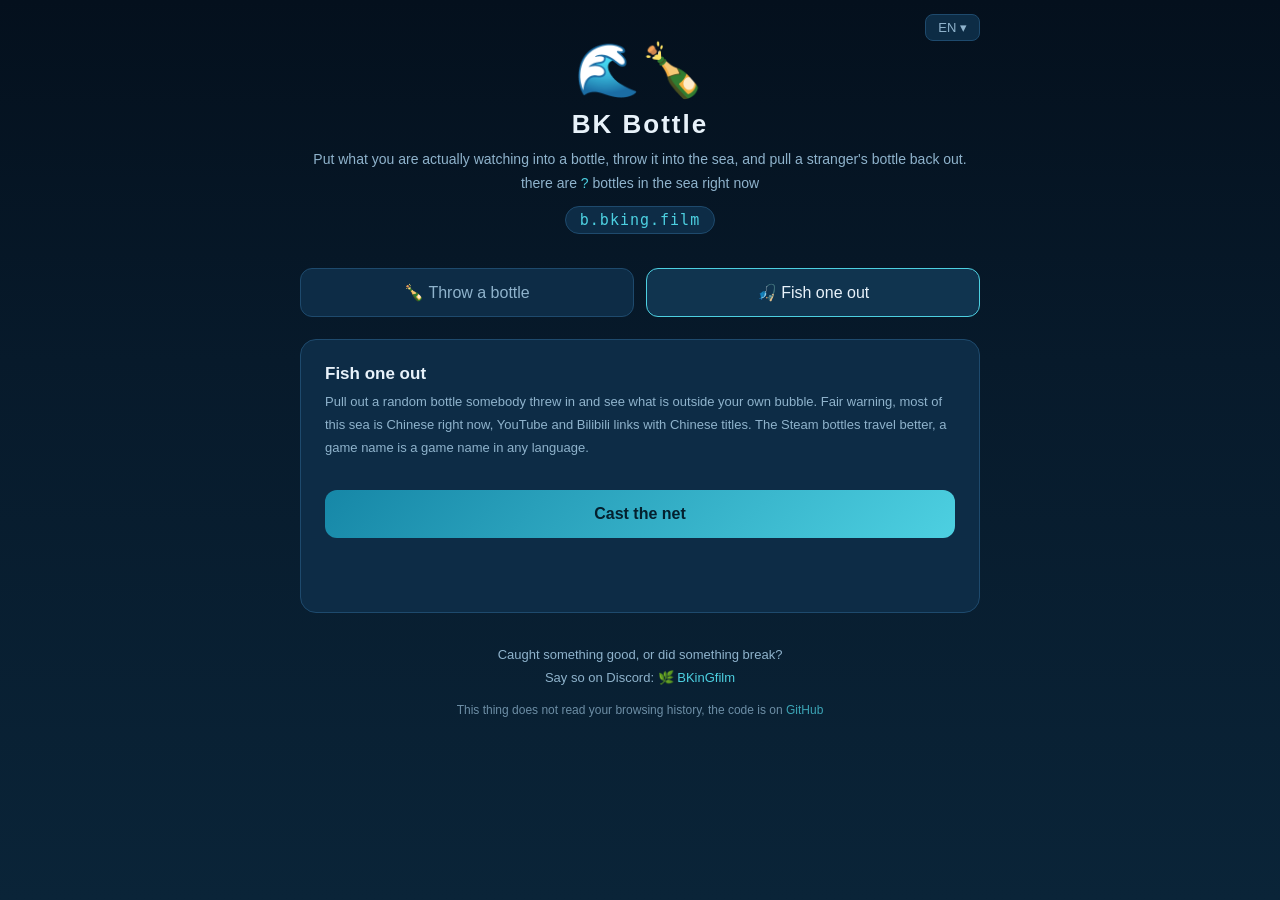
==== commit 589d3030: "补记 08-15~08-18 已上线的服务端改动:英文落地页、词表扩充、访客统计翻页 这三件事都已经 deploy 到线上跑着了,只是一直没进版本库。三块内容在 worker/src/index.js" ====
--- a/public/index.html
+++ b/public/index.html
@@ -140,6 +140,7 @@
   border: 1px solid rgba(255, 207, 110, .5); border-radius: 8px;
 }
 .fol:hover { border-color: var(--amber); }
+a.fol { text-decoration: none; display: inline-block; }
 #folCount { color: var(--dim); font-size: 12px; margin-bottom: 10px; }
 #folCount b { color: var(--amber); }
 .me { color: var(--dim); font-size: 12px; text-align: center; margin-top: 12px; line-height: 1.7; }
@@ -151,16 +152,15 @@
   color: var(--amber); font-size: 14px; line-height: 1.8;
 }
 #nudge .row { display: flex; gap: 10px; justify-content: center; margin-top: 10px; }
-/* 装到桌面的提示。用青色跟琥珀色的 nudge 区分开:那个是社交提醒,这个是工具入口 */
-#install {
-  display: none; margin-top: 14px; padding: 13px 16px; text-align: center;
-  background: linear-gradient(135deg, rgba(77, 208, 225, .12), rgba(77, 208, 225, .05));
-  border: 1px solid rgba(77, 208, 225, .45); border-radius: 12px;
-  color: var(--glow); font-size: 14px; line-height: 1.8;
-}
-#install .row { display: flex; gap: 10px; justify-content: center; margin-top: 10px; }
-#install .step { color: var(--dim); font-size: 13px; margin-top: 8px; line-height: 1.9; }
-#install .step b { color: var(--ink); }
+/* 装插件的入口。比 #nudge 冷一档:那条是叫人扔瓶(对这片海有用),这条是叫人装东西
+   (对我们有用),所以不许比正事更显眼。只在捞过几瓶之后出现,关掉就永久不再出现。 */
+#extNudge {
+  display: none; margin-top: 16px; padding: 12px 14px;
+  border: 1px solid var(--line); border-radius: 12px;
+  color: var(--dim); font-size: 13px; line-height: 1.75;
+}
+#extNudge b { color: var(--glow); font-weight: 600; }
+#extNudge .row { display: flex; gap: 10px; justify-content: center; margin-top: 10px; }
 #overflow {
   display: none; margin-top: 12px; padding: 10px 14px; font-size: 13px; line-height: 1.7;
   background: rgba(255, 154, 138, .1); border: 1px solid rgba(255, 154, 138, .5);
@@ -203,7 +203,7 @@
 .fb .done { color: var(--dim); font-size: 13px; padding: 9px 0; }
 .vlist { display: flex; flex-direction: column; gap: 12px; }
 .vcard {
-  display: flex; gap: 14px; align-items: center; text-decoration: none;
+  display: block; text-decoration: none;
   background: var(--card); border: 1px solid var(--line);
   border-radius: 12px; padding: 10px; color: var(--ink);
   transition: border-color .15s;
@@ -214,17 +214,34 @@
    另外 img 上的 referrerpolicy="no-referrer" 千万别删 —— hdslb 有 Referer 防盗链,
    带上本站域名一律 403,删了 B站 封面会集体消失 */
 .vcard img {
-  width: 128px; height: 72px; object-fit: cover; border-radius: 8px; flex-shrink: 0;
-  background: var(--mid) no-repeat center/26px
+  display: block; width: 100%; aspect-ratio: 16 / 9; object-fit: cover; border-radius: 8px;
+  background: var(--mid) no-repeat center/48px
     url("data:image/svg+xml,%3Csvg xmlns='http://www.w3.org/2000/svg' viewBox='0 0 24 24' fill='none' stroke='%232f6a92' stroke-width='1.8' stroke-linecap='round'%3E%3Cpath d='M2 9c2-2 4-2 6 0s4 2 6 0 4-2 6 0'/%3E%3Cpath d='M2 15c2-2 4-2 6 0s4 2 6 0 4-2 6 0'/%3E%3C/svg%3E");
 }
-.vcard .t { font-size: 14px; line-height: 1.6; }
+.vcard .t { font-size: 15px; line-height: 1.6; margin-top: 10px; }
 .pf-b {
   font-size: 11px; padding: 1px 6px; border-radius: 4px; margin-right: 6px;
   background: #133040; color: #6fd5f0; vertical-align: 2px;
 }
-.vcard .u { font-size: 12px; color: var(--dim); margin-top: 4px; }
+/* YouTube 不上底色:红底胶囊在暗色页面上太脏(2026-08-05 BK 反馈),纯色字就够 */
+.pf-y { font-size: 12px; color: #ff8f8f; margin-right: 6px; }
+/* Steam 不上底色,商店同款蓝纯色字(2026-08-10 BK 反馈,同 YouTube 的处理) */
+.pf-s { font-size: 12px; color: #66c0f4; margin-right: 6px; }
+/* 游戏卡片只有「TA 在玩」这一句说明,不带购买/愿望单等任何促销元素 */
+.playing { color: var(--dim); font-size: 12px; }
 #fishEmpty { text-align: center; color: var(--dim); padding: 30px 0; line-height: 2; }
+/* 收藏入口。原来收藏夹只有把整片海捞空才露面(2026-08-12 BK 反馈:想直接打开
+   收藏没地方点),现在捞瓶页常驻这一行。压到跟 #folCount 一档冷:收藏是低频
+   回访,不许跟「下网」抢眼。没收藏过就整个不出现,不占位置 */
+#myLiked { margin-top: 14px; text-align: center; }
+#myLiked:empty { margin: 0; }   /* 没收藏时连这点间距也不留 */
+#myLiked .entry {
+  background: none; border: none; cursor: pointer; font: inherit;
+  color: var(--dim); font-size: 12px; padding: 6px 10px;
+  border-bottom: 1px dashed rgba(255, 207, 110, .35);
+}
+#myLiked .entry:hover { color: var(--amber); }
+#myLiked .box { margin-top: 12px; text-align: left; }
 footer { text-align: center; margin-top: 30px; font-size: 13px; color: var(--dim); line-height: 1.8; }
 footer a { color: var(--glow); text-decoration: none; }
 footer .oss { margin-top: 10px; font-size: 12px; opacity: .75; }
@@ -252,11 +269,12 @@
     <div id="langMenu">
       <button data-lang="cn" onclick="setLang('cn')">简体中文</button>
       <button data-lang="tw" onclick="setLang('tw')">繁體中文</button>
+      <button data-lang="en" onclick="setLang('en')">English</button>
     </div>
   </div>
   <header>
     <div class="logo">🌊🍾</div>
-    <h1>BK漂流瓶</h1>
+    <h1 id="brand">BK漂流瓶</h1>
     <p id="subTitle"></p>
     <div id="siteAddr" onclick="copyAddr()" role="button" tabindex="0">b.bking.film</div>
   </header>
@@ -303,8 +321,9 @@
     <button class="big" id="btnFish"></button>
     <div class="msg" id="msgFish"></div>
     <div id="nudge"></div>
-    <div id="install"></div>
     <div id="fishResult" style="margin-top:16px"></div>
+    <div id="myLiked"></div>
+    <div id="extNudge"></div>
   </div>
 
   <footer>
@@ -342,47 +361,58 @@
 // 繁体版用台港说法而不是逐字转换:视频→影片、链接→連結、信息茧房→同溫層
 var I18N = {
   cn: {
+    brand: "BK漂流瓶",
+    docTitle: "BK漂流瓶 · 和陌生人交换正在看的视频",
+    biliTag: "B站",
+    bmNoRecent: "这里没有「最近活动」的游戏。打开你自己的 Steam 资料页再点",
+    bmNoApp: "打开某个游戏自己的商店页再点，一次装这一个游戏",
+    bmNoVid: "这一页没找到视频。打开 YouTube/B站 的历史页、你的 Steam 资料页或某个游戏的商店页再点",
     sub: "把你最近在看的视频装进瓶子扔进海里，再捞一个陌生人的上来。",
     seaHas: ["海里现在有 ", " 个瓶子"],
     tabThrow: "🍾 扔一个瓶子", tabFish: "🎣 捞一个瓶子",
     h2Throw: "装瓶", h2Fish: "捞瓶",
-    hintThrow: '在视频下面点「分享 → 复制链接」，回来贴到下面。<b style="color:var(--glow)">贴 1 到 5 条就够，一条也算一瓶</b>。YouTube 和 B站 都收，可以混着装。挑「你真的在看」的，别挑装点门面的。',
+    hintThrow: '在视频下面点「分享 → 复制链接」，回来贴到下面。<b style="color:var(--glow)">贴 1 到 5 条就够，一条也算一瓶</b>。YouTube、B站 和 Steam 商店页都收，可以混着装。挑「你真的在看、真的在玩」的，别挑装点门面的。',
     hintFish: "随机捞一个别人扔的瓶子，看看信息茧房外面长什么样。",
     demoNote: "🌊 刚好有一瓶漂到你脚边，先看看别人在看什么",
-    phLinks: "把链接贴在这里，一行一个\nhttps://youtu.be/xxxx\nhttps://www.bilibili.com/video/BVxxxx",
-    grabPc: "⚡ 电脑玩家进阶：一键抓取最近看的 10 条（手机用不了这招）",
+    phLinks: "把链接贴在这里，一行一个\nhttps://youtu.be/xxxx\nhttps://www.bilibili.com/video/BVxxxx\nhttps://store.steampowered.com/app/xxxx",
+    playing: "TA 在玩",
+    grabPc: "⚡ 电脑玩家进阶：一键抓取最近在看的视频、在玩的游戏（手机用不了这招）",
     grabPc1: "按 <b>Ctrl+Shift+B</b> 调出书签栏（就是地址栏下面那一条）",
     grabPc2: "鼠标<b>按住</b>这个按钮别松手，拖到书签栏上再松开：",
     grabPc3a: "打开 ", grabPc3b: " 或 ", grabPc3c: "，点一下书签栏里的「🍾 装瓶」，这一页就自动填好了",
+    grabPc3s: "你的 Steam 资料页",
     grabMb: "📱 安卓进阶：从 YouTube 或 B站 直接分享过来，不用复制粘贴",
     grabMb1: "用 Chrome 打开本页，菜单里点「添加到主屏幕」",
     grabMb2: "以后在 YouTube 点分享、或在 B站 分享面板点「更多」，选「漂流瓶」，链接自己就进来了",
     grabMb3: "可以连着分享好几条，攒够了一起扔（iPhone 用不了这招，还是复制粘贴）",
-    counter: ["已识别 ", " 个有效视频"],
+    counter: ["已识别 ", " 条有效内容"],
     btnThrow: "扔进海里", btnFish: "下网",
     footer1: "捞到好东西，或者玩出毛病了？", footer2: "来 Discord 说一声：",
     footer3: "这东西不读你的浏览记录，代码都在 ",
     myNameNew: function (n) { return "你在海里的代号是 " + n + "，扔出去的瓶子都挂这个名"; },
     myNameHas: function (n, c) { return "你是 " + n + "，扔了 " + c + " 瓶"; },
+    nickPeek: "点一下看你的代号", nickHide: "点一下藏起来",
     goodGot: function (g) { return "，收到 <b>" + g + "</b> 个 🌟"; },
+    yysGot: function (y) { return "，攒了 <b>" + y + "</b> yys"; },
     fishedOnly: "，已经有人捞到过", drifting: "，还在海上漂",
-    cheer: function (n) { return "🌟 你不在的时候，又有 " + n + " 个人说你的瓶子有意思<br>要不要再扔一瓶"; },
+    cheer: function (n) { return "🌟 你不在的时候，又有 " + n + " 个人收藏了你的瓶子<br>要不要再扔一瓶"; },
     folCount: function (n) { return "⭐ 你记住了 <b>" + n + "</b> 个瓶主，他们扔新瓶你会先捞到"; },
     folAdd: "⭐ 记住这个瓶主", folDone: "✅ 已记住，他扔新瓶你会先捞到",
     sealing: "封瓶中，正在抓取标题…",
     biliFail: "这些 B站 链接找不到对应视频",
     b23Fail: "b23.tv 短链没解析出来，打开它跳转后复制完整地址再贴",
     addrCopied: "✅ 网址已复制",
-    thrown: function (c) { return "🍾 装了 " + c + " 个视频的瓶子已经飘进海里"; },
+    thrown: function (c) { return "🍾 装了 " + c + " 条内容的瓶子已经飘进海里"; },
     throwFail: "扔瓶失败，再试一次", netErr: "网络出错，再试一次",
     fishErr: "捞网断了，再试一次",
     exhausted: "🏆 你把整片海都捞完了。<br>扔一瓶进去，等新瓶漂来。",
     goThrow: "去扔一瓶",
     emptySea: "这片海还没有瓶子。<br>先扔一个，等下一个路过的人。",
     fromWho: "🧭 这瓶来自 ", seedNote: "（站里放的精选瓶）", followedNote: " · 你记住过的瓶主",
-    voteGood: "🌟 有意思", fishAgain: "🎣 再捞一个", shareBtn: "📋 分享这瓶",
-    voteDone: "🌟 已记下",
-    likedTitle: "你说过有意思的这几瓶：",
+    voteGood: "🌟 收藏", fishAgain: "🎣 再捞一个", shareBtn: "📋 分享这瓶",
+    voteDone: "🌟 已收藏",
+    likedEntry: function (n) { return "⭐ 我的收藏（" + n + "）"; },
+    likedHide: "收起收藏",
     shareOk: "✅ 已复制，发到哪都行",
     openIt: "打开看看是什么",
     autofill: function (n) { return "⚡ 已自动装入 " + n + " 个视频，过一眼没问题就扔"; },
@@ -392,56 +422,72 @@
     },
     nudge: "🍾 你已经捞了 3 瓶别人的，海里还没有你的",
     nudgeGo: "去扔一瓶", nudgeLater: "继续捞",
-    install: "🌊 装到桌面，下次想换换口味，点一下就进来了<br>不用注册，不会给你推消息",
-    installGo: "装到桌面", installLater: "不用了",
-    installIos: "点底下那个 <b>分享</b> 按钮，往下翻，选「<b>添加到主屏幕</b>」",
-    shareText: function (lines, origin) {
-      return "🍾 捞到一瓶陌生人正在看的片单：\n" + lines
-        + "\n\n这是 BK漂流瓶，大家把自己真实在看的视频扔进海里匿名交换，专门用来看看信息茧房外面长什么样\n\n不用注册，来捞一瓶：" + origin;
+    voteHint: "看完了回来收藏一下，好瓶子会漂给更多人",
+    extNudge: '装了浏览器插件，捞一瓶就是<b>点一下工具栏</b>，不用先开这一页。YouTube 和 B站 的播放页也会多一个「装进瓶子」，看到顺手就攒上。',
+    extGo: "去装一个", extNo: "不用",
+    extWelcome: '插件装好了。往后捞瓶<b>点浏览器右上角的 🌊 就行</b>，不用再开这一页。在 YouTube 和 B站 的播放页，播放器下面会多一个「装进瓶子」，看到想推荐的顺手按一下，攒够了在插件里一次扔出去。',
+    extWelcomeOk: "知道了",
+    shareText: function (lines, origin, kind) {
+      var head = kind === "g" ? "🍾 捞到一瓶陌生人最近在玩的游戏："
+        : kind === "m" ? "🍾 捞到一瓶陌生人在看的视频、在玩的游戏："
+        : "🍾 捞到一瓶陌生人正在看的片单：";
+      return head + "\n" + lines
+        + "\n\n这是 BK漂流瓶，大家把自己真实在看在玩的东西扔进海里匿名交换，专门用来看看信息茧房外面长什么样\n\n不用注册，来捞一瓶：" + origin;
     },
   },
   tw: {
+    brand: "BK漂流瓶",
+    docTitle: "BK漂流瓶 · 和陌生人交換正在看的影片",
+    biliTag: "B站",
+    bmNoRecent: "這裡沒有「最近活動」的遊戲。打開你自己的 Steam 個人頁再點",
+    bmNoApp: "打開某個遊戲自己的商店頁再點，一次裝這一個遊戲",
+    bmNoVid: "這一頁沒找到影片。打開 YouTube/B站 的歷史頁、你的 Steam 個人頁或某個遊戲的商店頁再點",
     sub: "把你最近在看的影片裝進瓶子扔進海裡，再撈一個陌生人的上來。",
     seaHas: ["海裡現在有 ", " 個瓶子"],
     tabThrow: "🍾 扔一個瓶子", tabFish: "🎣 撈一個瓶子",
     h2Throw: "裝瓶", h2Fish: "撈瓶",
-    hintThrow: '在影片下面點「分享 → 複製連結」，回來貼到下面。<b style="color:var(--glow)">貼 1 到 5 條就夠，一條也算一瓶</b>。YouTube 和 B站 都收，可以混著裝。挑「你真的在看」的，別挑裝點門面的。',
+    hintThrow: '在影片下面點「分享 → 複製連結」，回來貼到下面。<b style="color:var(--glow)">貼 1 到 5 條就夠，一條也算一瓶</b>。YouTube、B站 和 Steam 商店頁都收，可以混著裝。挑「你真的在看、真的在玩」的，別挑裝點門面的。',
     hintFish: "隨機撈一個別人扔的瓶子，看看同溫層外面長什麼樣。",
     demoNote: "🌊 剛好有一瓶漂到你腳邊，先看看別人在看什麼",
-    phLinks: "把連結貼在這裡，一行一個\nhttps://youtu.be/xxxx\nhttps://www.bilibili.com/video/BVxxxx",
-    grabPc: "⚡ 電腦玩家進階：一鍵抓取最近看的 10 條（手機用不了這招）",
+    phLinks: "把連結貼在這裡，一行一個\nhttps://youtu.be/xxxx\nhttps://www.bilibili.com/video/BVxxxx\nhttps://store.steampowered.com/app/xxxx",
+    playing: "TA 在玩",
+    grabPc: "⚡ 電腦玩家進階：一鍵抓取最近在看的影片、在玩的遊戲（手機用不了這招）",
     grabPc1: "按 <b>Ctrl+Shift+B</b> 叫出書籤列（就是網址列下面那一條）",
     grabPc2: "滑鼠<b>按住</b>這個按鈕別放，拖到書籤列上再放開：",
     grabPc3a: "打開 ", grabPc3b: " 或 ", grabPc3c: "，點一下書籤列裡的「🍾 裝瓶」，這一頁就自動填好了",
+    grabPc3s: "你的 Steam 個人頁",
     grabMb: "📱 安卓進階：從 YouTube 或 B站 直接分享過來，不用複製貼上",
     grabMb1: "用 Chrome 打開本頁，選單裡點「加到主畫面」",
     grabMb2: "以後在 YouTube 點分享、或在 B站 分享面板點「更多」，選「漂流瓶」，連結自己就進來了",
     grabMb3: "可以連著分享好幾條，攢夠了一起扔（iPhone 用不了這招，還是複製貼上）",
-    counter: ["已辨識 ", " 個有效影片"],
+    counter: ["已辨識 ", " 條有效內容"],
     btnThrow: "扔進海裡", btnFish: "下網",
     footer1: "撈到好東西，或者玩出毛病了？", footer2: "來 Discord 說一聲：",
     footer3: "這東西不讀你的瀏覽記錄，程式碼都在 ",
     myNameNew: function (n) { return "你在海裡的代號是 " + n + "，扔出去的瓶子都掛這個名"; },
     myNameHas: function (n, c) { return "你是 " + n + "，扔了 " + c + " 瓶"; },
+    nickPeek: "點一下看你的代號", nickHide: "點一下藏起來",
     goodGot: function (g) { return "，收到 <b>" + g + "</b> 個 🌟"; },
+    yysGot: function (y) { return "，攢了 <b>" + y + "</b> yys"; },
     fishedOnly: "，已經有人撈到過", drifting: "，還在海上漂",
-    cheer: function (n) { return "🌟 你不在的時候，又有 " + n + " 個人說你的瓶子有意思<br>要不要再扔一瓶"; },
+    cheer: function (n) { return "🌟 你不在的時候，又有 " + n + " 個人收藏了你的瓶子<br>要不要再扔一瓶"; },
     folCount: function (n) { return "⭐ 你記住了 <b>" + n + "</b> 個瓶主，他們扔新瓶你會先撈到"; },
     folAdd: "⭐ 記住這個瓶主", folDone: "✅ 已記住，他扔新瓶你會先撈到",
     sealing: "封瓶中，正在抓取標題…",
     biliFail: "這些 B站 連結找不到對應影片",
     b23Fail: "b23.tv 短連結沒解析出來，打開它跳轉後複製完整地址再貼",
     addrCopied: "✅ 網址已複製",
-    thrown: function (c) { return "🍾 裝了 " + c + " 個影片的瓶子已經飄進海裡"; },
+    thrown: function (c) { return "🍾 裝了 " + c + " 條內容的瓶子已經飄進海裡"; },
     throwFail: "扔瓶失敗，再試一次", netErr: "網路出錯，再試一次",
     fishErr: "撈網斷了，再試一次",
     exhausted: "🏆 你把整片海都撈完了。<br>扔一瓶進去，等新瓶漂來。",
     goThrow: "去扔一瓶",
     emptySea: "這片海還沒有瓶子。<br>先扔一個，等下一個路過的人。",
     fromWho: "🧭 這瓶來自 ", seedNote: "（站裡放的精選瓶）", followedNote: " · 你記住過的瓶主",
-    voteGood: "🌟 有意思", fishAgain: "🎣 再撈一個", shareBtn: "📋 分享這瓶",
-    voteDone: "🌟 已記下",
-    likedTitle: "你說過有意思的這幾瓶：",
+    voteGood: "🌟 收藏", fishAgain: "🎣 再撈一個", shareBtn: "📋 分享這瓶",
+    voteDone: "🌟 已收藏",
+    likedEntry: function (n) { return "⭐ 我的收藏（" + n + "）"; },
+    likedHide: "收起收藏",
     shareOk: "✅ 已複製，發到哪都行",
     openIt: "打開看看是什麼",
     autofill: function (n) { return "⚡ 已自動裝入 " + n + " 個影片，過一眼沒問題就扔"; },
@@ -451,25 +497,118 @@
     },
     nudge: "🍾 你已經撈了 3 瓶別人的，海裡還沒有你的",
     nudgeGo: "去扔一瓶", nudgeLater: "繼續撈",
-    install: "🌊 裝到桌面，下次想換換口味，點一下就進來了<br>不用註冊，不會給你推通知",
-    installGo: "裝到桌面", installLater: "不用了",
-    installIos: "點下面那個 <b>分享</b> 按鈕，往下滑，選「<b>加入主畫面</b>」",
-    shareText: function (lines, origin) {
-      return "🍾 撈到一瓶陌生人正在看的片單：\n" + lines
-        + "\n\n這是 BK漂流瓶，大家把自己真實在看的影片扔進海裡匿名交換，專門用來看看同溫層外面長什麼樣\n\n不用註冊，來撈一瓶：" + origin;
+    voteHint: "看完了回來收藏一下，好瓶子會漂給更多人",
+    extNudge: '裝了瀏覽器擴充功能，撈一瓶就是<b>點一下工具列</b>，不用先開這一頁。YouTube 和 B站 的播放頁也會多一個「裝進瓶子」，看到順手就攢上。',
+    extGo: "去裝一個", extNo: "不用",
+    extWelcome: '擴充功能裝好了。往後撈瓶<b>點瀏覽器右上角的 🌊 就行</b>，不用再開這一頁。在 YouTube 和 B站 的播放頁，播放器下面會多一個「裝進瓶子」，看到想推薦的順手按一下，攢夠了在擴充功能裡一次丟出去。',
+    extWelcomeOk: "知道了",
+    shareText: function (lines, origin, kind) {
+      var head = kind === "g" ? "🍾 撈到一瓶陌生人最近在玩的遊戲："
+        : kind === "m" ? "🍾 撈到一瓶陌生人在看的影片、在玩的遊戲："
+        : "🍾 撈到一瓶陌生人正在看的片單：";
+      return head + "\n" + lines
+        + "\n\n這是 BK漂流瓶，大家把自己真實在看在玩的東西扔進海裡匿名交換，專門用來看看同溫層外面長什麼樣\n\n不用註冊，來撈一瓶：" + origin;
+    },
+  },
+  en: {
+    brand: "BK Bottle",
+    docTitle: "BK Bottle · swap what you are actually watching with a stranger",
+    biliTag: "Bilibili",
+    bmNoRecent: "No recent games here. Open your own Steam profile page and click again",
+    bmNoApp: "Open a single game store page and click again, one game per click",
+    bmNoVid: "No videos found on this page. Open your YouTube or Bilibili history, your Steam profile, or a game store page and click again",
+    sub: "Put what you are actually watching into a bottle, throw it into the sea, and pull a stranger's bottle back out.",
+    seaHas: ["there are ", " bottles in the sea right now"],
+    tabThrow: "🍾 Throw a bottle", tabFish: "🎣 Fish one out",
+    h2Throw: "Fill a bottle", h2Fish: "Fish one out",
+    hintThrow: 'Hit share and copy link under a video, then paste it below. <b style="color:var(--glow)">One to five links is plenty, one still counts as a bottle</b>. YouTube, Bilibili and Steam store pages all work, and you can mix them in one bottle. Pick what you are really watching and playing, not what looks good.',
+    hintFish: "Pull out a random bottle somebody threw in and see what is outside your own bubble. Fair warning, most of this sea is Chinese right now, YouTube and Bilibili links with Chinese titles. The Steam bottles travel better, a game name is a game name in any language.",
+    demoNote: "🌊 A bottle just washed up at your feet, take a look at what someone else is watching",
+    phLinks: "Paste links here, one per line\nhttps://youtu.be/xxxx\nhttps://www.bilibili.com/video/BVxxxx\nhttps://store.steampowered.com/app/xxxx",
+    playing: "playing",
+    grabPc: "⚡ On a computer: grab what you recently watched and played in one click (does not work on phones)",
+    grabPc1: "Press <b>Ctrl+Shift+B</b> to show the bookmarks bar, the strip under the address bar",
+    grabPc2: "<b>Hold</b> this button with the mouse, drag it onto the bookmarks bar and let go:",
+    grabPc3a: "Open ", grabPc3b: " or ", grabPc3c: ", click the bookmark you just made, and this page fills itself in",
+    grabPc3s: "your Steam profile",
+    grabMb: "📱 On Android: share straight from YouTube or Bilibili, no copy paste",
+    grabMb1: "Open this page in Chrome and pick Add to Home screen from the menu",
+    grabMb2: "After that, hit share in YouTube and pick this site, and the link lands here by itself",
+    grabMb3: "You can share a few in a row and throw them together (does not work on iPhone, copy paste instead)",
+    counter: ["picked up ", " links"],
+    btnThrow: "Throw it in", btnFish: "Cast the net",
+    footer1: "Caught something good, or did something break?", footer2: "Say so on Discord: ",
+    footer3: "This thing does not read your browsing history, the code is on ",
+    myNameNew: function (n) { return "your name out at sea is " + n + ", every bottle you throw carries it"; },
+    myNameHas: function (n, c) { return "you are " + n + ", you have thrown " + c; },
+    nickPeek: "tap to see your name", nickHide: "tap to hide it",
+    goodGot: function (g) { return ", picked up <b>" + g + "</b> 🌟"; },
+    yysGot: function (y) { return ", <b>" + y + "</b> yys saved up"; },
+    fishedOnly: ", somebody has fished it out already", drifting: ", still drifting out there",
+    cheer: function (n) { return "🌟 While you were gone, " + n + " more people saved your bottle<br>Maybe throw another one"; },
+    folCount: function (n) { return "⭐ You remembered <b>" + n + "</b> bottle owners, their new bottles reach you first"; },
+    folAdd: "⭐ Remember this one", folDone: "✅ Remembered, their new bottles reach you first",
+    sealing: "Sealing the bottle, fetching titles…",
+    biliFail: "Could not find any video behind those Bilibili links",
+    b23Fail: "That b23.tv short link did not resolve, open it and paste the full address instead",
+    addrCopied: "✅ Address copied",
+    thrown: function (c) { return "🍾 A bottle holding " + c + " links has drifted off"; },
+    throwFail: "Could not throw it, try again", netErr: "Network hiccup, try again",
+    fishErr: "The net broke, try again",
+    exhausted: "🏆 You have fished this whole sea dry.<br>Throw one in and wait for the new ones to drift by.",
+    goThrow: "Go throw one",
+    emptySea: "No bottles in this sea yet.<br>Throw the first one and wait for whoever comes by.",
+    fromWho: "🧭 This one is from ", seedNote: " (picked by the site)", followedNote: " · one you remembered",
+    voteGood: "🌟 Save it", fishAgain: "🎣 Fish another", shareBtn: "📋 Share this one",
+    voteDone: "🌟 Saved",
+    likedEntry: function (n) { return "⭐ Saved (" + n + ")"; },
+    likedHide: "Hide saved",
+    shareOk: "✅ Copied, post it anywhere",
+    openIt: "Open it and see",
+    autofill: function (n) { return "⚡ " + n + " videos loaded, give them a look and throw"; },
+    shared: "⚡ Got the shared video, you can add a few more before throwing",
+    overflow: function (n) {
+      return "A bottle holds 10 at most, you are " + n + " over. Drop a few, or keep them for the next bottle";
+    },
+    nudge: "🍾 You have fished out 3 of other people's, and the sea still has none of yours",
+    nudgeGo: "Go throw one", nudgeLater: "Keep fishing",
+    voteHint: "Come back and save it if it was any good, good bottles drift to more people",
+    extNudge: 'With the browser extension, fishing is <b>one click in the toolbar</b>, no need to open this page first. YouTube and Bilibili watch pages also get a bottle button, so you can collect as you go.',
+    extGo: "Go get it", extNo: "No thanks",
+    extWelcome: 'Extension installed. From now on <b>click the 🌊 in the top right</b> to fish, this page is optional. On YouTube and Bilibili watch pages there is a bottle button under the player, tap it when you see something worth passing on and throw them all at once from the extension.',
+    extWelcomeOk: "Got it",
+    shareText: function (lines, origin, kind) {
+      var head = kind === "g" ? "🍾 Fished out a bottle of what a stranger is playing:"
+        : kind === "m" ? "🍾 Fished out a bottle of what a stranger is watching and playing:"
+        : "🍾 Fished out a bottle of what a stranger is watching:";
+      return head + "\n" + lines
+        + "\n\nThis is BK Bottle, people drop what they are really watching and playing into the sea and swap it anonymously, just to see what is outside their own bubble\n\nNo signup, go pull one out: " + origin;
     },
   },
 };
 
 var lang = localStorage.getItem("yb_lang");
-if (lang !== "cn" && lang !== "tw") {
-  lang = /zh-(TW|HK|MO)|zh-Hant/i.test(navigator.language || "") ? "tw" : "cn";
+// ?lang=en 这类参数优先,给对外推广的落地链接用,进来就是对的语言
+try {
+  var qLang = new URLSearchParams(location.search).get("lang");
+  if (qLang === "cn" || qLang === "tw" || qLang === "en") {
+    lang = qLang;
+    localStorage.setItem("yb_lang", qLang);
+  }
+} catch (e) {}
+if (lang !== "cn" && lang !== "tw" && lang !== "en") {
+  var navLang = navigator.language || "";
+  lang = /^zh/i.test(navLang)
+    ? (/zh-(TW|HK|MO)|zh-Hant/i.test(navLang) ? "tw" : "cn")
+    : "en";
 }
 var T = I18N[lang];
 
 function applyLang() {
   T = I18N[lang];
-  document.documentElement.lang = lang === "tw" ? "zh-Hant" : "zh-CN";
+  document.documentElement.lang = lang === "tw" ? "zh-Hant" : lang === "en" ? "en" : "zh-CN";
+  if (T.brand) $("brand").textContent = T.brand;
+  if (T.docTitle) document.title = T.docTitle;
   $("subTitle").innerHTML = T.sub + '<br>' + T.seaHas[0] + '<span id="stats">…</span>' + T.seaHas[1];
   $("tabThrow").textContent = T.tabThrow;
   $("tabFish").textContent = T.tabFish;
@@ -485,6 +624,8 @@
     + '<a href="https://www.youtube.com/feed/history" target="_blank" rel="noopener" style="color:var(--glow)">youtube.com/feed/history</a>'
     + T.grabPc3b
     + '<a href="https://www.bilibili.com/history" target="_blank" rel="noopener" style="color:var(--glow)">bilibili.com/history</a>'
+    + T.grabPc3b
+    + '<a href="https://steamcommunity.com/my" target="_blank" rel="noopener" style="color:var(--glow)">' + T.grabPc3s + "</a>"
     + T.grabPc3c;
   $("grabMbSum").textContent = T.grabMb;
   $("grabMb1").textContent = T.grabMb1;
@@ -497,7 +638,7 @@
   $("footer1").textContent = T.footer1;
   $("footer2").textContent = T.footer2;
   $("footer3").textContent = T.footer3;
-  $("langBtn").textContent = (lang === "tw" ? "繁" : "简") + " ▾";
+  $("langBtn").textContent = (lang === "tw" ? "繁" : lang === "en" ? "EN" : "简") + " ▾";
   document.querySelectorAll("#langMenu button").forEach(function (b) {
     b.classList.toggle("on", b.dataset.lang === lang);
   });
@@ -509,6 +650,7 @@
   refreshStats();
   refreshMine();
   refreshFolCount();
+  drawMyLiked();
   var ta = $("links");
   if (ta.value) ta.dispatchEvent(new Event("input"));
 }
@@ -548,30 +690,46 @@
   $("panelFish").classList.toggle("on", name === "fish");
 }
 $("tabThrow").onclick = function () { switchTab("throw"); };
-$("tabFish").onclick = function () { switchTab("fish"); };
+// 切到捞瓶面板就直接开捞:切过来的人就是想捞的,中间没有要他决定的事,
+// 不必再点一次「下网」。按钮保留,降级成出错/空海之后的手动重试入口。
+// fishResult 非空(结果、首访演示、捞网动画在场)就不重捞,也挡住连点
+$("tabFish").onclick = function () {
+  switchTab("fish");
+  if (!$("fishResult").innerHTML) doFish(false);
+};
 
 function refreshStats() {
   fetch("/api/stats").then(function (r) { return r.json(); }).then(function (d) {
     $("stats").textContent = d.count;
   }).catch(function () { $("stats").textContent = "?"; });
 }
-// 回执:自己的瓶子被捞到、被点「有意思」,回来就能看见
+// 回执:自己的瓶子被捞到、被点「收藏」,回来就能看见
 function refreshMine() {
   fetch("/api/mine?device=" + encodeURIComponent(device))
     .then(function (r) { return r.json(); })
     .then(function (d) {
       myBottles = d.bottles || 0;
-      var name = "<b>" + nickname(device) + "</b>";
       if (!d.bottles) {
         // 一瓶没扔的人不显示代号:对他没意义,还多一个截图泄露面
         $("myName").innerHTML = "";
         return;
       }
-      var t = T.myNameHas(name, d.bottles);
-      if (d.good) t += T.goodGot(d.good);
+      // 代号默认打码,点一下才显示:截图是这个产品的主要传播方式,常驻明文
+      // 等于每张截图都把「谁截的图」和「瓶子署名」绑死。星号定长三颗,
+      // 不按代号长度来,免得长度本身漏信息
+      var t = T.myNameHas('<b id="myNick" style="cursor:pointer">★★★</b>', d.bottles);
+      if (d.good) t += T.goodGot(d.good) + T.yysGot(d.yys || d.good * 2);
       else if (d.fished) t += T.fishedOnly;
       else t += T.drifting;
       $("myName").innerHTML = t;
+      var nick = $("myNick");
+      var nickShown = false;
+      nick.title = T.nickPeek;
+      nick.onclick = function () {
+        nickShown = !nickShown;
+        nick.textContent = nickShown ? nickname(device) : "★★★";
+        nick.title = nickShown ? T.nickHide : T.nickPeek;
+      };
 
       var last = localStorage.getItem("yb_lastgood");
       if (last !== null && d.good > parseInt(last, 10)) {
@@ -596,6 +754,11 @@
   /bilibili\.com\/video\/(av\d{1,12})/i,
   /b23\.tv\/(BV[A-Za-z0-9]{10})/,
   /b23\.tv\/(av\d{1,12})\b/i
+];
+// Steam 商店页与社区页都认,appid 是纯数字
+var STEAM_PATTERNS = [
+  /store\.steampowered\.com\/app\/(\d{1,7})/,
+  /steamcommunity\.com\/app\/(\d{1,7})/
 ];
 
 // 手机 B站 App 分享出来的是 b23.tv/随机短码,前端跨域读不到重定向,
@@ -629,10 +792,20 @@
   });
 }
 function parseIds(text) {
-  var vids = [], lists = [], bilis = [], seen = {};
+  var vids = [], lists = [], bilis = [], steams = [], seen = {};
   text.split(/\s+/).forEach(function (tok) {
     if (!tok) return;
     var i, m = null;
+    for (i = 0; i < STEAM_PATTERNS.length; i++) {
+      m = tok.match(STEAM_PATTERNS[i]);
+      if (m) break;
+      m = null;
+    }
+    if (m) {
+      // seen 键加前缀,免得纯数字 appid 和别的 id 撞车
+      if (!seen["s" + m[1]]) { seen["s" + m[1]] = 1; steams.push(m[1]); }
+      return;
+    }
     for (i = 0; i < BILI_PATTERNS.length; i++) {
       m = tok.match(BILI_PATTERNS[i]);
       if (m) break;
@@ -656,7 +829,7 @@
     var lm = tok.match(LIST_RE);
     if (lm && !seen[lm[1]]) { seen[lm[1]] = 1; lists.push(lm[1]); }
   });
-  return { vids: vids, lists: lists, bilis: bilis };
+  return { vids: vids, lists: lists, bilis: bilis, steams: steams };
 }
 
 // B站接口整段封禁 Cloudflare 机房 IP,标题只能在扔瓶人自己的浏览器里拿
@@ -696,14 +869,16 @@
 var pvCache = {};   // id -> {title, author, thumb}
 
 function pvKey(item) {
-  return item.bvid ? "b:" + item.bvid : item.list ? "l:" + item.list : "v:" + item.vid;
+  return item.bvid ? "b:" + item.bvid : item.list ? "l:" + item.list
+    : item.appid ? "s:" + item.appid : "v:" + item.vid;
 }
 
 function currentItems() {
   var ids = parseIds($("links").value);
   return ids.vids.map(function (v) { return { vid: v }; })
     .concat(ids.lists.map(function (x) { return { list: x }; }))
-    .concat(ids.bilis.map(function (x) { return { bvid: x }; }));
+    .concat(ids.bilis.map(function (x) { return { bvid: x }; }))
+    .concat(ids.steams.map(function (x) { return { appid: x }; }));
 }
 
 function renderPreview() {
@@ -714,8 +889,9 @@
   box.innerHTML = items.map(function (it, i) {
     var c = pvCache[pvKey(it)] || {};
     var img = it.vid ? "https://i.ytimg.com/vi/" + it.vid + "/default.jpg" : thumbSmall(c.thumb, 240);
-    var badge = it.bvid ? '<span class="pf-b">B站</span>' : it.list ? "📃 " : "";
-    var title = c.title || (it.bvid || it.list || it.vid);
+    var badge = it.bvid ? '<span class="pf-b">' + T.biliTag + "</span>"
+      : it.appid ? '<span class="pf-s">Steam</span>' : it.list ? "📃 " : "";
+    var title = c.title || (it.bvid || it.list || it.appid || it.vid);
     return '<div class="pv' + (c.title ? "" : " load") + '">'
       + '<img referrerpolicy="no-referrer" src="' + esc(img) + '" alt="">'
       + '<div class="t">' + badge + esc(title)
@@ -728,7 +904,7 @@
   var items = currentItems();
   var gone = items[i];
   if (!gone) return;
-  var id = gone.vid || gone.list || gone.bvid;
+  var id = gone.vid || gone.list || gone.bvid || (gone.appid && "/app/" + gone.appid);
   // 从输入框里删掉含这个 id 的那一行,输入框始终是唯一数据源
   $("links").value = $("links").value.split(/\n/)
     .filter(function (line) { return line.indexOf(id) < 0; }).join("\n");
@@ -737,15 +913,16 @@
 
 function fetchPreviewMeta() {
   var items = currentItems();
-  var needV = [], needL = [], needB = [];
+  var needV = [], needL = [], needB = [], needS = [];
   items.forEach(function (it) {
     if (pvCache[pvKey(it)]) return;
     if (it.vid) needV.push(it.vid);
     else if (it.list) needL.push(it.list);
     else if (it.bvid) needB.push(it.bvid);
+    else if (it.appid) needS.push(it.appid);
   });
-  if (needV.length || needL.length) {
-    fetch("/api/preview?v=" + needV.join(",") + "&l=" + needL.join(","))
+  if (needV.length || needL.length || needS.length) {
+    fetch("/api/preview?v=" + needV.join(",") + "&l=" + needL.join(",") + "&s=" + needS.join(","))
       .then(function (r) { return r.json(); })
       .then(function (d) {
         (d.items || []).forEach(function (x) {
@@ -763,7 +940,7 @@
 
 $("links").addEventListener("input", function () {
   var ids = parseIds($("links").value);
-  var n = ids.vids.length + ids.lists.length + ids.bilis.length;
+  var n = ids.vids.length + ids.lists.length + ids.bilis.length + ids.steams.length;
   $("parsed").textContent = n;
   $("counterWrap").style.display = n ? "block" : "none";
   $("btnThrow").disabled = n === 0 || n > 10;
@@ -783,11 +960,16 @@
 
 $("btnThrow").onclick = function () {
   var ids = parseIds($("links").value);
-  if (!ids.vids.length && !ids.lists.length && !ids.bilis.length) return;
+  if (!ids.vids.length && !ids.lists.length && !ids.bilis.length && !ids.steams.length) return;
   $("btnThrow").disabled = true;
   var msg = $("msgThrow");
   msg.className = "msg";
   msg.textContent = T.sealing;
+  // Steam 标题服务端会自己取,预览缓存里有就一起带上当回落
+  var steams = ids.steams.map(function (s) {
+    var c = pvCache["s:" + s] || {};
+    return { id: s, title: c.title || "", thumb: c.thumb || "" };
+  });
   Promise.all(ids.bilis.map(function (b) {
     var c = pvCache["b:" + b];
     return c && c.title
@@ -795,7 +977,7 @@
       : biliJsonp(b);
   })).then(function (bmetas) {
     var bilis = bmetas.filter(Boolean);
-    if (!ids.vids.length && !ids.lists.length && !bilis.length) {
+    if (!ids.vids.length && !ids.lists.length && !bilis.length && !steams.length) {
       msg.className = "msg err";
       msg.textContent = T.biliFail;
       $("btnThrow").disabled = false;
@@ -804,7 +986,7 @@
     return fetch("/api/throw", {
       method: "POST",
       headers: { "Content-Type": "application/json" },
-      body: JSON.stringify({ device: device, videos: ids.vids, lists: ids.lists, bilis: bilis })
+      body: JSON.stringify({ device: device, videos: ids.vids, lists: ids.lists, bilis: bilis, steams: steams })
     }).then(function (r) { return r.json(); }).then(function (d) {
       if (d.ok) {
         msg.className = "msg ok";
@@ -847,55 +1029,49 @@
   n.style.display = "block";
 }
 
-// 装到桌面:工具型的东西没人天天来,想起来的时候能不能马上打开才是命。
-// 图标躺在桌面上,不用记网址也不用搜。捞到第 2 瓶再提(第 1 瓶还没建立起「有用」的判断),
-// 提过一次就不再烦,装不了的浏览器干脆不提,免得给出照做不了的指令。
-var deferredInstall = null;
+// 装插件的入口。放在这里而不是首页顶上:先让人捞几瓶尝到味道,再说装东西的事。
+// 三个不显示的情况,缺一个都变成打扰:已经装了(bridge.js 打的标记)、手机(插件装不了)、
+// 不是 Chromium 内核(商店进不去)。关掉一次就永久不再提。
+function hideExtNudge() {
+  $("extNudge").style.display = "none";
+  localStorage.setItem("yb_extnudged", "1");
+}
+
+function canInstallExt() {
+  var ua = navigator.userAgent || "";
+  if (document.documentElement.getAttribute("data-yb-ext")) return false;
+  if (/Mobile|Android|iPhone|iPad|iPod/i.test(ua)) return false;
+  if (/Firefox\/|FxiOS|OPR\/|SamsungBrowser/i.test(ua)) return false;
+  return /Chrome\/\d/.test(ua) && !/Edg(A|iOS)\//i.test(ua);
+}
+
+function maybeExtNudge() {
+  // 门槛 4 降到 2:859 个访客里 799 个只来过一天,卡在第 4 瓶等于把入口只留给会回来的人。
+  // 代价是它排到了第 3 瓶那条扔瓶提示前面,两条各弹一次、各自记 localStorage,不打架
+  if (fishCount < 2 || localStorage.getItem("yb_extnudged") || !canInstallExt()) return;
+  var n = $("extNudge");
+  if (n.style.display === "block") return;
+  n.innerHTML = T.extNudge
+    + '<div class="row">'
+    + '<a class="fol" target="_blank" rel="noopener" id="extGo" href="'
+    + EXT_STORE + '">' + T.extGo + "</a>"
+    + '<button class="fol" onclick="hideExtNudge()">' + T.extNo + "</button>"
+    + "</div>";
+  // 点了就不再提:装没装成功这边看不到,但至少他见过了,再弹一次只会烦人
+  $("extGo").onclick = hideExtNudge;
+  n.style.display = "block";
+}
+
+// utm 是给商店后台的流量来源报表用的,好让「网页导过去多少人」能跟别的渠道分开算
+var EXT_STORE = "https://chromewebstore.google.com/detail/ahbgoaaojaanogcampbekjmiocmnnbbk"
+  + "?utm_source=bkbottle-web&utm_medium=fish";
+
+// isStandalone 只用于捞瓶上报里的 pwa 字段(已装用户统计),装桌面提示已整体下线
 var isStandalone = false;
 try {
   isStandalone = window.matchMedia("(display-mode: standalone)").matches
     || navigator.standalone === true;
 } catch (e) {}
-
-window.addEventListener("beforeinstallprompt", function (e) {
-  e.preventDefault();
-  deferredInstall = e;
-});
-
-function hideInstall() { $("install").style.display = "none"; }
-
-function doInstall() {
-  hideInstall();
-  if (!deferredInstall) return;
-  deferredInstall.prompt();
-  deferredInstall = null;
-}
-
-// iOS 没有 beforeinstallprompt,只有 Safari 本体能加主屏幕,壳浏览器都不行
-function iosSafari() {
-  var ua = navigator.userAgent;
-  var ios = /iphone|ipad|ipod/i.test(ua)
-    || (navigator.platform === "MacIntel" && navigator.maxTouchPoints > 1);
-  return ios && /safari/i.test(ua) && !/crios|fxios|edgios|micromessenger/i.test(ua);
-}
-
-function maybeInstall() {
-  if (isStandalone || localStorage.getItem("yb_installask")) return;
-  if (fishCount < 2) return;
-  // nudge 正占着位置就让它先说,下一瓶再提装桌面,不叠两条提示
-  if ($("nudge").style.display === "block") return;
-  var ios = iosSafari();
-  if (!deferredInstall && !ios) return;
-  localStorage.setItem("yb_installask", "1");
-  var n = $("install");
-  n.innerHTML = T.install
-    + (deferredInstall
-      ? '<div class="row"><button class="fol" onclick="doInstall()">' + T.installGo + "</button>"
-        + '<button class="fol" onclick="hideInstall()">' + T.installLater + "</button></div>"
-      : '<div class="step">' + T.installIos + "</div>"
-        + '<div class="row"><button class="fol" onclick="hideInstall()">' + T.installLater + "</button></div>");
-  n.style.display = "block";
-}
 
 var lastBottle = null;
 var lastBy = "";
@@ -904,7 +1080,10 @@
 function shareBottle() {
   if (!lastBottle) return;
   var lines = lastBottle.map(function (v) { return "· " + (v.title || "").slice(0, 42); });
-  var text = T.shareText(lines.join("\n"), location.origin);
+  var hasGame = lastBottle.some(function (v) { return v.appid; });
+  var hasVideo = lastBottle.some(function (v) { return !v.appid; });
+  var kind = hasGame && hasVideo ? "m" : hasGame ? "g" : "v";
+  var text = T.shareText(lines.join("\n"), location.origin, kind);
   function done() {
     var b = document.getElementById("shareBtn");
     if (b) b.textContent = T.shareOk;
@@ -972,13 +1151,13 @@
     headers: { "Content-Type": "application/json" },
     body: JSON.stringify({ bottle: bottleId, verdict: verdict, device: device })
   }).catch(function () {});
-  // 只换掉「有意思」自己,「再捞一个」和「分享」得留着,否则点完评价就没有出口了
+  // 只换掉「收藏」自己,「再捞一个」和「分享」得留着,否则点完评价就没有出口了
   var btn = $("goodBtn");
   if (btn) btn.outerHTML = '<span class="done">' + T.voteDone + "</span>";
   rememberLiked();
 }
 
-// 捞空整片海之后总得有地方可去,把他自己说过有意思的瓶子留在本地当收藏夹。
+// 捞空整片海之后总得有地方可去,把他自己收藏过的瓶子留在本地当收藏夹。
 // 只存前端,不占 KV,服务端也就不需要一张「谁喜欢过什么」的反查表
 function rememberLiked() {
   if (!lastBottle) return;
@@ -986,21 +1165,33 @@
   liked.push({ by: lastBy || "", v: lastBottle, n: lastBottle.length });
   if (liked.length > 20) liked = liked.slice(-20);
   try { localStorage.setItem("yb_liked", JSON.stringify(liked)); } catch (e) {}
-}
-
-// 海捞空了不能是死胡同。倒序显示最近说过有意思的几瓶,让他还有东西可看
-function likedHtml() {
-  if (!liked.length) return "";
-  var html = '<div class="by" style="margin-top:22px">' + T.likedTitle + "</div>"
-    + '<div class="vlist">';
-  liked.slice().reverse().slice(0, 5).forEach(function (x) {
+  drawMyLiked();   // 刚收的这瓶要立刻算进入口那个数字里
+}
+
+// 收藏入口:捞瓶页常驻的那一行。收藏本来只有捞空整片海才看得见,
+// 等于收了也找不回来。展开给全部 20 瓶(存量上限就是 20),不再截到 5 条
+var likedOpen = false;
+function toggleLiked() { likedOpen = !likedOpen; drawMyLiked(); }
+function drawMyLiked() {
+  var el = $("myLiked");
+  if (!el) return;
+  if (!liked.length) { el.innerHTML = ""; return; }   // 没收藏过就不占位置
+  el.innerHTML = '<button class="entry" onclick="toggleLiked()">'
+    + (likedOpen ? T.likedHide : T.likedEntry(liked.length)) + "</button>"
+    + (likedOpen ? '<div class="box">' + likedCards(20) + "</div>" : "");
+}
+
+// 收藏的卡片列表。倒序 —— 最近收的排最上面
+function likedCards(limit) {
+  var html = '<div class="vlist">';
+  liked.slice().reverse().slice(0, limit).forEach(function (x) {
     (x.v || []).forEach(function (v) { html += videoCardHtml(v); });
   });
   return html + "</div>";
 }
 
-// B站 的图 CDN 认 @ 后缀缩放。卡片最宽 148px,原图动辄 1500px 宽,一瓶五张就是
-// 好几兆,手机流量上尤其疼。默认 480w 够 2x 屏用,装瓶预览那排小图给 240w
+// B站 的图 CDN 认 @ 后缀缩放。原图动辄 1500px 宽,一瓶五张就是好几兆,
+// 手机流量上尤其疼。通栏大封面给 800w,装瓶预览那排小图给 240w
 function thumbSmall(t, w) {
   if (!t) return "";
   w = w || 480;
@@ -1011,22 +1202,30 @@
 
 function videoCardHtml(v) {
   var url, img, badge = "";
-  if (v.bvid) {
+  if (v.appid) {
+    // 游戏卡片:封面+名字+「TA 在玩」,点开跳 Steam 商店页。不带购买/愿望单按钮,
+    // 不带促销字样 —— 卡片一旦看起来像导流位,这个产品就没人信了
+    url = "https://store.steampowered.com/app/" + v.appid + "/";
+    img = v.thumb || "";
+    badge = '<span class="pf-s">Steam</span><span class="playing">' + T.playing + " · </span>";
+  } else if (v.bvid) {
     url = "https://www.bilibili.com/video/" + v.bvid;
-    img = thumbSmall(v.thumb);
-    badge = '<span class="pf-b">B站</span>';
+    img = thumbSmall(v.thumb, 800);
+    badge = '<span class="pf-b">' + T.biliTag + "</span>";
   } else if (v.list) {
     url = "https://www.youtube.com/playlist?list=" + v.list;
     img = v.thumb || "";
-    badge = "📃 ";
+    badge = '<span class="pf-y">YouTube</span>📃 ';
   } else {
     url = "https://www.youtube.com/watch?v=" + v.vid;
-    img = "https://i.ytimg.com/vi/" + v.vid + "/mqdefault.jpg";
+    // hqdefault 是 4:3 上下带黑边,卡片 16:9 + object-fit:cover 正好把黑边裁掉;
+    // 别换 maxresdefault,老视频没有这档,会 404 成灰图
+    img = "https://i.ytimg.com/vi/" + v.vid + "/hqdefault.jpg";
+    badge = '<span class="pf-y">YouTube</span>';
   }
   return '<a class="vcard" href="' + url + '" target="_blank" rel="noopener">'
     + '<img loading="lazy" referrerpolicy="no-referrer" src="' + esc(img) + '" alt="">'
-    + '<div><div class="t">' + badge + esc(v.title || T.openIt) + "</div>"
-    + '<div class="u">' + url + "</div></div></a>";
+    + '<div class="t">' + badge + esc(v.title || T.openIt) + "</div></a>";
 }
 
 function esc(s) {
@@ -1035,22 +1234,39 @@
   });
 }
 
-// YouTube 和 B站 的历史页都要认,两边的 id 分别塞进 hash
-var BM_SRC = "(function(){var seen={},yt=[],bv=[];"
+// YouTube/B站 的历史页和 Steam 都要认,id 分别塞进 hash。
+// Steam 必须收紧到两条窄路(2026-08-11 BK 踩坑:在商店首页点书签,抓走的全是推荐位,
+// 装进瓶子的是 Steam 算法的原样输出,不是他玩过的游戏):
+// 资料页只抓「最近活动」区块(.recent_games 里的才是真实玩过的);
+// 单个游戏的商店页只装当前这一个;其他 Steam 页面直接拒绝
+// 三条 alert 文案跟着界面语言走,英文用户拖去的书签弹的也得是英文
+function bmSrc() {
+  return "(function(){var seen={},yt=[],bv=[],sa=[],h=location.hostname;"
+  + "if(h==='steamcommunity.com'){"
+  + "document.querySelectorAll('.recent_games a[href]').forEach(function(a){"
+  + "var s=a.href.match(/\\/app\\/(\\d{1,7})/);"
+  + "if(s&&!seen['s'+s[1]]){seen['s'+s[1]]=1;sa.push(s[1])}});"
+  + "if(!sa.length){alert(" + JSON.stringify(T.bmNoRecent) + ");return}"
+  + "}else if(h==='store.steampowered.com'){"
+  + "var sm=location.pathname.match(/^\\/app\\/(\\d{1,7})/);"
+  + "if(sm){sa.push(sm[1])}else{alert(" + JSON.stringify(T.bmNoApp) + ");return}"
+  + "}else{"
   + "document.querySelectorAll('a[href]').forEach(function(a){"
   + "var m=a.href.match(/[?&]v=([A-Za-z0-9_-]{11})/)||a.href.match(/\\/shorts\\/([A-Za-z0-9_-]{11})/);"
   + "if(m){if(!seen[m[1]]){seen[m[1]]=1;yt.push(m[1])}return}"
   + "var b=a.href.match(/bilibili\\.com\\/video\\/(BV[A-Za-z0-9]{10})/);"
   + "if(b&&!seen[b[1]]){seen[b[1]]=1;bv.push(b[1])}});"
-  + "yt=yt.slice(0,10);bv=bv.slice(0,10);"
-  + "if(!yt.length&&!bv.length){alert('这一页没找到视频，先打开 YouTube 或 B站 的历史页再点');return}"
-  + "var q=[];if(yt.length)q.push('vids='+yt.join(','));if(bv.length)q.push('bvs='+bv.join(','));"
+  + "}"
+  + "yt=yt.slice(0,10);bv=bv.slice(0,10);sa=sa.slice(0,10);"
+  + "if(!yt.length&&!bv.length&&!sa.length){alert(" + JSON.stringify(T.bmNoVid) + ");return}"
+  + "var q=[];if(yt.length)q.push('vids='+yt.join(','));if(bv.length)q.push('bvs='+bv.join(','));if(sa.length)q.push('apps='+sa.join(','));"
   + "window.open('" + location.origin + "/#'+q.join('&'))})()";
+}
 // 语言切换会重建这个链接元素,所以每次都要重新挂
 function bindBookmarklet() {
   var el = $("bookmarklet");
   if (!el) return;
-  el.href = "javascript:" + encodeURIComponent(BM_SRC);
+  el.href = "javascript:" + encodeURIComponent(bmSrc());
   el.onclick = function (e) { e.preventDefault(); };
 }
 
@@ -1076,13 +1292,14 @@
       shorts.push("https://b23.tv/" + sm[1]);
     }
   }
-  if (!ids.vids.length && !ids.lists.length && !ids.bilis.length && !shorts.length) return;
+  if (!ids.vids.length && !ids.lists.length && !ids.bilis.length && !ids.steams.length && !shorts.length) return;
   history.replaceState(null, "", location.pathname);
   switchTab("throw");
   var ta = $("links");
   var lines = ids.vids.map(function (v) { return "https://www.youtube.com/watch?v=" + v; })
     .concat(ids.lists.map(function (x) { return "https://www.youtube.com/playlist?list=" + x; }))
     .concat(ids.bilis.map(function (b) { return "https://www.bilibili.com/video/" + b; }))
+    .concat(ids.steams.map(function (s) { return "https://store.steampowered.com/app/" + s; }))
     .concat(shorts);
   ta.value = (ta.value ? ta.value.replace(/\s*$/, "\n") : "") + lines.join("\n");
   ta.dispatchEvent(new Event("input"));
@@ -1094,7 +1311,8 @@
 (function autofillFromHash() {
   var my = location.hash.match(/vids=([A-Za-z0-9_,-]+)/);
   var mb = location.hash.match(/bvs=([A-Za-z0-9,]+)/);
-  if (!my && !mb) return;
+  var ms = location.hash.match(/apps=([\d,]+)/);
+  if (!my && !mb && !ms) return;
   var lines = [];
   if (my) {
     my[1].split(",").filter(function (v) { return /^[A-Za-z0-9_-]{11}$/.test(v); })
@@ -1103,6 +1321,10 @@
   if (mb) {
     mb[1].split(",").filter(function (v) { return /^BV[A-Za-z0-9]{10}$/.test(v); })
       .slice(0, 10).forEach(function (v) { lines.push("https://www.bilibili.com/video/" + v); });
+  }
+  if (ms) {
+    ms[1].split(",").filter(function (v) { return /^\d{1,7}$/.test(v); })
+      .slice(0, 10).forEach(function (v) { lines.push("https://store.steampowered.com/app/" + v); });
   }
   if (!lines.length) return;
   lines = lines.slice(0, 10);
@@ -1132,9 +1354,9 @@
       if (d.empty) {
         if (isDemo) { box.innerHTML = ""; return; }   // 演示捞不到就装没这回事
         if (d.exhausted) {
+          // 这里不再铺一份收藏 —— 下面那个常驻入口已经有了,铺两遍是同一批卡片
           box.innerHTML = '<div id="fishEmpty">' + T.exhausted + '</div>'
-            + '<button class="big" onclick="switchTab(\'throw\')">' + T.goThrow + '</button>'
-            + likedHtml();
+            + '<button class="big" onclick="switchTab(\'throw\')">' + T.goThrow + '</button>';
         } else {
           box.innerHTML = '<div id="fishEmpty">' + T.emptySea + '</div>';
         }
@@ -1160,7 +1382,8 @@
       html += '<div class="vlist">';
       d.videos.forEach(function (v) { html += videoCardHtml(v); });
       html += "</div>"
-        + '<div class="wm">🌊 BK漂流瓶 · ' + location.host + "</div>"
+        + '<div class="wm">🌊 ' + T.brand + " · " + location.host + "</div>"
+        + '<div class="by">' + T.voteHint + "</div>"
         + '<div class="fb" id="fb">'
         + '<button id="goodBtn" onclick="vote(\'' + esc(d.id) + '\',\'good\')">'
         + T.voteGood + "</button>"
@@ -1170,9 +1393,9 @@
       lastBottle = d.videos;
       lastBy = d.by || "";
       box.innerHTML = html;
-      if (!isDemo) {   // 演示不算捞瓶次数,也不触发扔瓶提示和装桌面提示
+      if (!isDemo) {   // 演示不算捞瓶次数,也不触发扔瓶提示
         maybeNudge();
-        maybeInstall();
+        maybeExtNudge();   // 必须在 maybeNudge 之后:捞瓶计数在那里面加
       }
     })
     .catch(function () {
@@ -1194,6 +1417,28 @@
   switchTab("fish");
   setTimeout(function () { $("btnFish").click(); }, 400);
 }
+
+// 插件面板里「去网页扔一瓶」落到这里:清单是空的,直接把扔瓶页摆到面前
+if (location.hash === "#throw") {
+  switchTab("throw");
+  setTimeout(function () { var t = $("links"); if (t) t.focus(); }, 300);
+}
+
+// 装完插件浏览器自动开的这一页(见 extension/sw.js 的 onInstalled)。
+// 这批人最容易装完就忘,所以把「怎么用」直接摆在最上面。顺带:bridge.js 会在
+// 这一趟把网页的 device 抄给插件,不来这一趟插件就一直是「还没有身份」的状态。
+// 复用 extNudge 那块位置 —— 已经装了的人不会看到劝装提示,不冲突。
+(function extWelcome() {
+  try {
+    if (new URLSearchParams(location.search).get("from") !== "ext-install") return;
+  } catch (e) { return; }
+  var n = $("extNudge");
+  if (!n) return;
+  n.innerHTML = T.extWelcome
+    + '<div class="row"><button class="fol" onclick="hideExtNudge()">'
+    + T.extWelcomeOk + "</button></div>";
+  n.style.display = "block";
+})();
 
 // 首访自动捞一网演示:新人 3 秒看懂这是什么。只演一次,不计任何统计;
 // 带分享/书签参数进来的人有明确目的,不打断
